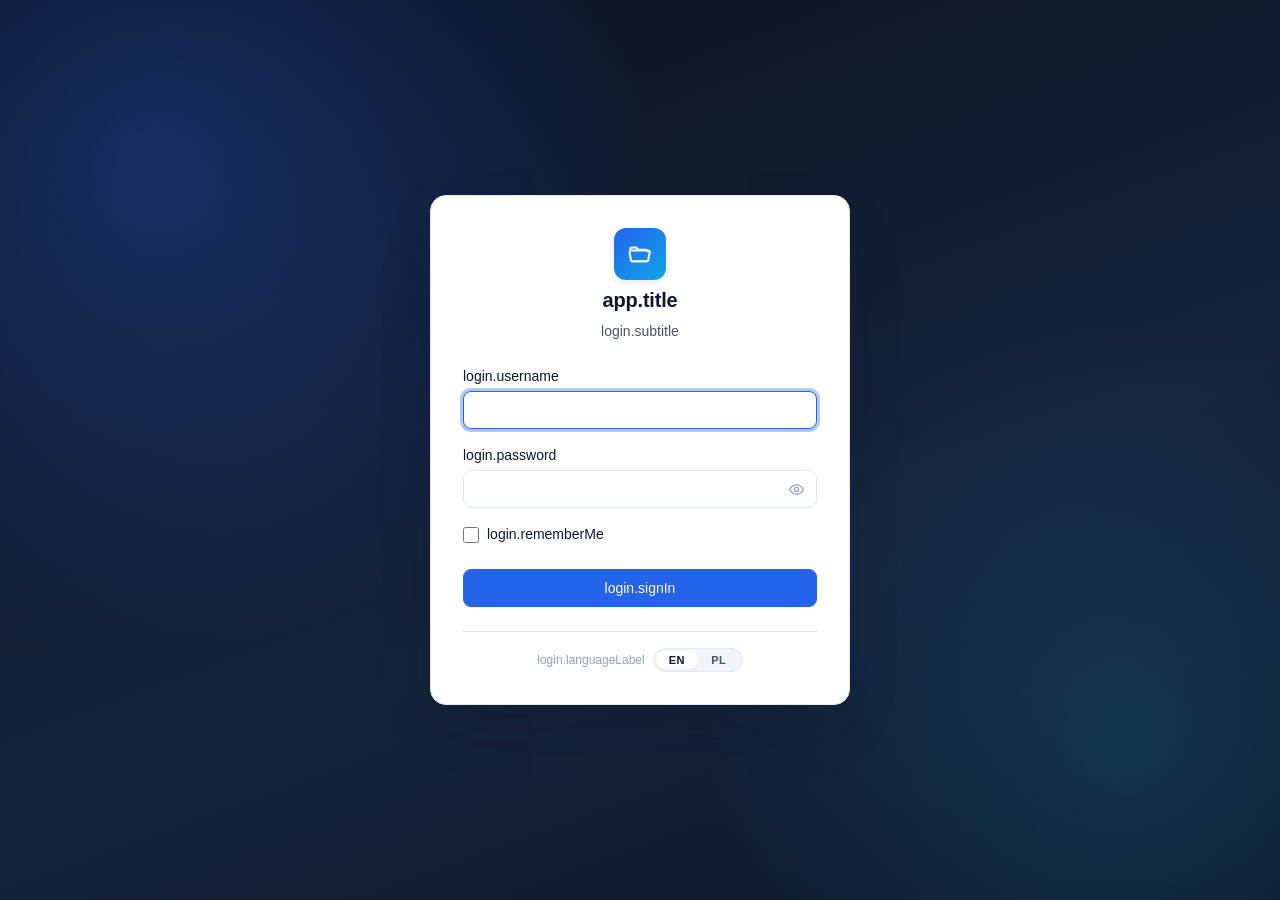
==== frontend/pages/admin.html @ 7470a53b "feat(pim,sync): stop pending PIM deliveries and active image host checks Queued jobs could only run " ====
<!DOCTYPE html>
<html lang="en">
<head>
    <meta charset="UTF-8">
    <meta name="viewport" content="width=device-width, initial-scale=1.0">
    <title>Admin Panel - File Manager</title>
    <link rel="stylesheet" href="../css/style.css">
    <link rel="stylesheet" href="../css/responsive.css">
</head>
<body class="admin-page">
    <!-- Header -->
    <header class="app-header">
        <div class="header-left">
            <h1>Admin Panel</h1>
        </div>
        <div class="header-right">
            <span class="user-info" id="user-info">
                <span class="user-name" id="user-name"></span>
            </span>
            <button class="btn btn-secondary" id="explorer-btn">File Explorer</button>
            <button class="btn btn-secondary" id="logout-btn">Logout</button>
        </div>
    </header>

    <!-- Main Content -->
    <main class="main-content admin-content">
        <!-- Tabs -->
        <div class="tabs">
            <button class="tab-btn" data-tab="users">Users</button>
            <button class="tab-btn" data-tab="workers">Workers</button>
            <button class="tab-btn" data-tab="config">Configuration</button>
            <button class="tab-btn" data-tab="system">System</button>
            <button class="tab-btn" data-tab="logs">Logs</button>
        </div>

        <!-- Tab Content -->
        <div class="tab-content">
            <!-- Users Tab -->
            <div class="tab-pane" id="tab-users">
                <div class="panel">
                    <div class="panel-header">
                        <h2>User Management</h2>
                        <button class="btn btn-primary" id="add-user-btn">Add User</button>
                    </div>
                    <div class="panel-body">
                        <table class="data-table" id="users-table">
                            <thead>
                                <tr>
                                    <th>ID</th>
                                    <th>Username</th>
                                    <th>Auth</th>
                                    <th>Role</th>
                                    <th>Active</th>
                                    <th>Created</th>
                                    <th>Actions</th>
                                </tr>
                            </thead>
                            <tbody id="users-table-body">
                                <!-- Users will be loaded here -->
                            </tbody>
                        </table>
                        <div class="loading-indicator hidden" id="users-loading">Loading users...</div>
                    </div>
                </div>
            </div>

            <!-- Workers Tab -->
            <div class="tab-pane" id="tab-workers">
                <div class="panel">
                    <div class="panel-header">
                        <h2>Worker Management</h2>
                        <button class="btn btn-secondary" id="refresh-workers-btn">Refresh</button>
                    </div>
                    <div class="panel-body">
                        <table class="data-table" id="workers-table">
                            <thead>
                                <tr>
                                    <th>Worker ID</th>
                                    <th>Hostname</th>
                                    <th>Status</th>
                                    <th>Last Heartbeat</th>
                                    <th>Paths</th>
                                    <th>Actions</th>
                                </tr>
                            </thead>
                            <tbody id="workers-table-body">
                                <!-- Workers will be loaded here -->
                            </tbody>
                        </table>
                        <div class="loading-indicator hidden" id="workers-loading">Loading workers...</div>
                    </div>
                </div>

                <div class="panel" style="margin-top: 20px;">
                    <div class="panel-header">
                        <h2>Pending Worker Approvals</h2>
                    </div>
                    <div class="panel-body">
                        <table class="data-table" id="pending-workers-table">
                            <thead>
                                <tr>
                                    <th>Worker ID</th>
                                    <th>Hostname</th>
                                    <th>Requested</th>
                                    <th>Actions</th>
                                </tr>
                            </thead>
                            <tbody id="pending-workers-table-body">
                                <!-- Pending workers will be loaded here -->
                            </tbody>
                        </table>
                        <div class="no-data" id="no-pending-workers">No pending approvals</div>
                    </div>
                </div>
            </div>

            <!-- Configuration Tab -->
            <div class="tab-pane" id="tab-config">
                <div class="panel">
                    <div class="panel-header">
                        <h2>System Configuration</h2>
                        <button class="btn btn-primary" id="save-config-btn">Save Configuration</button>
                    </div>
                    <div class="panel-body">
                        <form id="config-form">
                            <!-- Session & User Settings -->
                            <div class="config-section" id="session-settings">
                                <h3>Session & User Management</h3>
                                <div class="form-group">
                                    <label for="config-max-concurrent-users">Max Concurrent Users</label>
                                    <input type="number" id="config-max-concurrent-users" name="max_concurrent_users" class="form-control" min="1" max="999">
                                    <small>Maximum number of concurrent authenticated users</small>
                                </div>
                                <div class="form-group">
                                    <label for="config-session-lifetime">Session Lifetime (days)</label>
                                    <input type="number" id="config-session-lifetime" name="session_lifetime_days" class="form-control" min="1" max="365">
                                    <small>How long user sessions remain valid</small>
                                </div>
                            </div>

                            <!-- Authentication Settings -->
                            <div class="config-section" id="polkasql-authentication">
                                <h3>PolkaSQL Authentication (Sybase SQL Anywhere 17)</h3>
                                <div class="form-group">
                                    <label class="checkbox-label">
                                        <input type="checkbox" id="config-polka-auth-enabled" name="polka_auth_enabled">
                                        Enable PolkaSQL Authentication API
                                    </label>
                                    <small style="display: block; margin-top: 5px; color: #666;">
                                        Authenticate users against PolkaSQL/Sybase database via RFM_Auth WebService.
                                        Users are automatically created in RFM. Passwords are verified on each login.
                                        <br><strong>Note:</strong> Username and password are case-insensitive. Read-only mode - passwords cannot be changed in RFM.
                                    </small>
                                </div>
                                <div class="form-group">
                                    <label for="config-polka-auth-url">PolkaSQL Auth API URL</label>
                                    <input type="text" id="config-polka-auth-url" name="polka_auth_url" class="form-control" placeholder="http://polkaserver.local/RFM_Auth">
                                    <small>Example: http://polkaserver.local/RFM_Auth</small>
                                </div>
                                <div class="form-group">
                                    <label for="config-polka-auth-api-key">PolkaSQL Auth API Key</label>
                                    <input type="password" id="config-polka-auth-api-key" name="polka_auth_api_key" class="form-control" placeholder="SecureUUID1">
                                    <small>API key for authenticating requests to PolkaSQL API</small>
                                </div>
                                <div class="form-group">
                                    <label for="config-polka-auth-timeout">PolkaSQL Auth Timeout (seconds)</label>
                                    <input type="number" id="config-polka-auth-timeout" name="polka_auth_timeout" class="form-control" min="1" max="30" value="5">
                                    <small>Timeout for PolkaSQL authentication API requests</small>
                                </div>
                            </div>

                            <!-- ROSAPI Settings -->
                            <div class="config-section" id="rosapi-settings">
                                <h3>ROSAPI - Remote Operation Signalling</h3>
                                <p class="text-muted">Signal an external PIM (Product Image Manager) system when PUSH/PULL operations complete. Supports template variables: <code>{folder_name}</code>, <code>{operation_id}</code>, <code>{source_path}</code>, <code>{dest_path}</code></p>

                                <div class="form-group">
                                    <div class="custom-control custom-switch">
                                        <input type="checkbox" class="custom-control-input" id="config-rosapi-enabled" name="rosapi_enabled">
                                        <label class="custom-control-label" for="config-rosapi-enabled">Enable ROSAPI Signalling</label>
                                    </div>
                                    <small>Enable signalling to external PIM system on operation completion</small>
                                </div>

                                <div class="form-group">
                                    <label for="config-rosapi-base-url">Global Base URL (Fallback)</label>
                                    <input type="text" id="config-rosapi-base-url" name="rosapi_base_url" class="form-control" placeholder="https://pim.example.com">
                                    <small>Default base URL used when service-specific URLs are not set</small>
                                </div>

                                <div class="form-group">
                                    <label for="config-rosapi-timeout">Request Timeout (seconds)</label>
                                    <input type="number" id="config-rosapi-timeout" name="rosapi_timeout" class="form-control" min="1" max="60" value="10">
                                    <small>HTTP request timeout for ROSAPI calls</small>
                                </div>

                                <h4 class="mt-4">Authentication Configuration</h4>
                                <p class="text-muted small">Configure authentication endpoints. Leave base URL empty to use Global Base URL.</p>

                                <div class="form-group">
                                    <label for="config-rosapi-auth-base-url">Auth Base URL (Optional)</label>
                                    <input type="text" id="config-rosapi-auth-base-url" name="rosapi_auth_base_url" class="form-control" placeholder="https://auth.pim.example.com">
                                    <small>Base URL for authentication service (defaults to Global Base URL if empty)</small>
                                </div>

                                <div class="form-group">
                                    <label for="config-rosapi-auth-login-endpoint">Login Endpoint</label>
                                    <input type="text" id="config-rosapi-auth-login-endpoint" name="rosapi_auth_login_endpoint" class="form-control" placeholder="/api/v1/auth/login" value="/api/v1/auth/login">
                                    <small>Authentication endpoint path (e.g., /api/v1/auth/login)</small>
                                </div>

                                <div class="form-group">
                                    <label for="config-rosapi-auth-refresh-endpoint">Refresh Token Endpoint</label>
                                    <input type="text" id="config-rosapi-auth-refresh-endpoint" name="rosapi_auth_refresh_endpoint" class="form-control" placeholder="/api/v1/auth/refresh" value="/api/v1/auth/refresh">
                                    <small>Token refresh endpoint path (e.g., /api/v1/auth/refresh)</small>
                                </div>

                                <div class="form-group">
                                    <label for="config-rosapi-auth-email">Authentication Email</label>
                                    <input type="email" id="config-rosapi-auth-email" name="rosapi_auth_email" class="form-control" placeholder="api@example.com">
                                    <small>Email for ROSAPI JWT authentication</small>
                                </div>

                                <div class="form-group">
                                    <label for="config-rosapi-auth-password">Authentication Password</label>
                                    <input type="password" id="config-rosapi-auth-password" name="rosapi_auth_password" class="form-control">
                                    <small>Password for ROSAPI JWT authentication</small>
                                </div>

                                <h4 class="mt-4">PUSH Operation Signal</h4>
                                <div class="form-group">
                                    <div class="custom-control custom-switch">
                                        <input type="checkbox" class="custom-control-input" id="config-rosapi-push-enabled" name="rosapi_push_enabled">
                                        <label class="custom-control-label" for="config-rosapi-push-enabled">Enable PUSH Signalling</label>
                                    </div>
                                    <small>Send signal when PUSH operations complete</small>
                                </div>

                                <div class="form-group">
                                    <label for="config-rosapi-push-base-url">PUSH Base URL (Optional)</label>
                                    <input type="text" id="config-rosapi-push-base-url" name="rosapi_push_base_url" class="form-control" placeholder="https://push.pim.example.com">
                                    <small>Base URL for PUSH operations (defaults to Global Base URL if empty)</small>
                                </div>

                                <div class="form-group">
                                    <label for="config-rosapi-push-endpoint">PUSH Endpoint Template</label>
                                    <input type="text" id="config-rosapi-push-endpoint" name="rosapi_push_endpoint" class="form-control" placeholder="/api/v1/products/tg/{folder_name}/set_image_catalog">
                                    <small>Endpoint path template. Variables: <code>{folder_name}</code>, <code>{operation_id}</code>, <code>{source_path}</code>, <code>{dest_path}</code></small>
                                </div>

                                <div class="form-group">
                                    <label for="config-rosapi-push-method">PUSH HTTP Method</label>
                                    <select id="config-rosapi-push-method" name="rosapi_push_method" class="form-control">
                                        <option value="POST">POST</option>
                                        <option value="PUT">PUT</option>
                                        <option value="GET">GET</option>
                                    </select>
                                    <small>HTTP method for PUSH signal requests</small>
                                </div>

                                <div class="form-group">
                                    <label for="config-rosapi-push-payload">PUSH JSON Payload Template</label>
                                    <textarea id="config-rosapi-push-payload" name="rosapi_push_payload" class="form-control" rows="3" placeholder='{"generate_thumbnails": false}'></textarea>
                                    <small>JSON payload template. Supports template variables.</small>
                                </div>

                                <h4 class="mt-4">PULL Operation Signal</h4>
                                <div class="form-group">
                                    <div class="custom-control custom-switch">
                                        <input type="checkbox" class="custom-control-input" id="config-rosapi-pull-enabled" name="rosapi_pull_enabled">
                                        <label class="custom-control-label" for="config-rosapi-pull-enabled">Enable PULL Signalling</label>
                                    </div>
                                    <small>Send signal when PULL operations complete</small>
                                </div>

                                <div class="form-group">
                                    <label for="config-rosapi-pull-base-url">PULL Base URL (Optional)</label>
                                    <input type="text" id="config-rosapi-pull-base-url" name="rosapi_pull_base_url" class="form-control" placeholder="https://pull.pim.example.com">
                                    <small>Base URL for PULL operations (defaults to Global Base URL if empty)</small>
                                </div>

                                <div class="form-group">
                                    <label for="config-rosapi-pull-endpoint">PULL Endpoint Template</label>
                                    <input type="text" id="config-rosapi-pull-endpoint" name="rosapi_pull_endpoint" class="form-control" placeholder="/api/v1/products/tg/{folder_name}/sync">
                                    <small>Endpoint path template. Variables: <code>{folder_name}</code>, <code>{operation_id}</code>, <code>{source_path}</code>, <code>{dest_path}</code></small>
                                </div>

                                <div class="form-group">
                                    <label for="config-rosapi-pull-method">PULL HTTP Method</label>
                                    <select id="config-rosapi-pull-method" name="rosapi_pull_method" class="form-control">
                                        <option value="POST">POST</option>
                                        <option value="PUT">PUT</option>
                                        <option value="GET">GET</option>
                                    </select>
                                    <small>HTTP method for PULL signal requests</small>
                                </div>

                                <div class="form-group">
                                    <label for="config-rosapi-pull-payload">PULL JSON Payload Template</label>
                                    <textarea id="config-rosapi-pull-payload" name="rosapi_pull_payload" class="form-control" rows="3" placeholder='{}'></textarea>
                                    <small>JSON payload template. Supports template variables.</small>
                                </div>

                                <h4 class="mt-4">Verification (Optional)</h4>
                                <p class="text-muted small">Optional verification endpoint configuration.</p>

                                <div class="form-group">
                                    <label for="config-rosapi-verify-base-url">Verification Base URL (Optional)</label>
                                    <input type="text" id="config-rosapi-verify-base-url" name="rosapi_verify_base_url" class="form-control" placeholder="https://verify.pim.example.com">
                                    <small>Base URL for verification service (defaults to Global Base URL if empty)</small>
                                </div>

                                <div class="form-group">
                                    <label for="config-rosapi-verify-endpoint">Verification Endpoint Template</label>
                                    <input type="text" id="config-rosapi-verify-endpoint" name="rosapi_verify_endpoint" class="form-control" placeholder="/api/v1/products/tg/{folder_name}/verify">
                                    <small>Optional verification endpoint to check operation status. Supports template variables.</small>
                                </div>
                            </div>

                            <!-- PIM Settings -->
                            <div class="config-section" id="pim-settings">
                                <h3>PIM - Product Information Manager Signalling</h3>
                                <p class="text-muted">Second, independent signalling target alongside ROSAPI. Authenticates with a static <code>X-API-TOKEN</code> header. Fires on PUSH, PULL and UPDATE. Every notification is queued and retried until PIM accepts it; its state shows next to the operation in the history.</p>

                                <div class="form-group">
                                    <div class="custom-control custom-switch">
                                        <input type="checkbox" class="custom-control-input" id="config-pim-enabled" name="pim_enabled">
                                        <label class="custom-control-label" for="config-pim-enabled">Enable PIM Signalling</label>
                                    </div>
                                    <small>Master switch for all PIM notifications</small>
                                </div>

                                <div class="form-group">
                                    <label for="config-pim-base-url">Base URL</label>
                                    <input type="text" id="config-pim-base-url" name="pim_base_url" class="form-control" placeholder="https://pim-api.vitkac.com">
                                    <small>PIM API base URL</small>
                                </div>

                                <div class="form-group">
                                    <label for="config-pim-endpoint">Endpoint Path</label>
                                    <input type="text" id="config-pim-endpoint" name="pim_endpoint" class="form-control" placeholder="/api/v1/image_catalog/ftp_event">
                                    <small>Path appended to the base URL</small>
                                </div>

                                <div class="form-group">
                                    <label for="config-pim-method">HTTP Method</label>
                                    <select id="config-pim-method" name="pim_method" class="form-control">
                                        <option value="POST">POST</option>
                                        <option value="PUT">PUT</option>
                                        <option value="PATCH">PATCH</option>
                                    </select>
                                    <small>HTTP method for PIM signal requests</small>
                                </div>

                                <div class="form-group">
                                    <label for="config-pim-api-token">API Token (X-API-TOKEN)</label>
                                    <input type="password" id="config-pim-api-token" name="pim_api_token" class="form-control">
                                    <small>Sent as the <code>X-API-TOKEN</code> request header</small>
                                </div>

                                <div class="form-group">
                                    <label for="config-pim-timeout">Request Timeout (seconds)</label>
                                    <input type="number" id="config-pim-timeout" name="pim_timeout" class="form-control" min="1" max="60" value="10">
                                    <small>HTTP request timeout for PIM calls</small>
                                </div>

                                <h4 class="mt-4">Event Types</h4>
                                <p class="text-muted small">Each operation can be toggled separately and reports its own <code>eventType</code>.</p>

                                <div class="form-group">
                                    <div class="custom-control custom-switch">
                                        <input type="checkbox" class="custom-control-input" id="config-pim-push-enabled" name="pim_push_enabled">
                                        <label class="custom-control-label" for="config-pim-push-enabled">Signal on PUSH</label>
                                    </div>
                                </div>
                                <div class="form-group">
                                    <label for="config-pim-push-event-type">PUSH eventType</label>
                                    <input type="text" id="config-pim-push-event-type" name="pim_push_event_type" class="form-control" placeholder="created">
                                </div>

                                <div class="form-group">
                                    <div class="custom-control custom-switch">
                                        <input type="checkbox" class="custom-control-input" id="config-pim-pull-enabled" name="pim_pull_enabled">
                                        <label class="custom-control-label" for="config-pim-pull-enabled">Signal on PULL</label>
                                    </div>
                                </div>
                                <div class="form-group">
                                    <label for="config-pim-pull-event-type">PULL eventType</label>
                                    <input type="text" id="config-pim-pull-event-type" name="pim_pull_event_type" class="form-control" placeholder="updated">
                                </div>

                                <div class="form-group">
                                    <div class="custom-control custom-switch">
                                        <input type="checkbox" class="custom-control-input" id="config-pim-update-enabled" name="pim_update_enabled">
                                        <label class="custom-control-label" for="config-pim-update-enabled">Signal on UPDATE</label>
                                    </div>
                                </div>
                                <div class="form-group">
                                    <label for="config-pim-update-event-type">UPDATE eventType</label>
                                    <input type="text" id="config-pim-update-event-type" name="pim_update_event_type" class="form-control" placeholder="updated">
                                </div>

                                <h4 class="mt-4">Payload Template</h4>
                                <p class="text-muted small">
                                    Request body sent to PIM. Placeholders:
                                    <code>{files}</code> (raw JSON array of top-level filenames),
                                    <code>{catalog_name}</code>, <code>{event_type}</code>,
                                    <code>{tg_id}</code> (product tgId, <code>Polka27.elementy.grup_nazwe</code>),
                                    <code>{operation_id}</code>, <code>{username}</code>,
                                    <code>{source_path}</code>, <code>{dest_path}</code>.
                                    Every placeholder except <code>{files}</code> and <code>{operation_id}</code> is JSON-escaped.
                                </p>

                                <div class="form-group">
                                    <label for="config-pim-payload-template">JSON Payload Template</label>
                                    <textarea id="config-pim-payload-template" name="pim_payload_template" class="form-control" rows="6" placeholder='{"tgId": "{tg_id}", "imageCatalog": "{catalog_name}", "eventType": "{event_type}", "files": {files}}'></textarea>
                                    <small><code>{tg_id}</code> comes from <code>RFM_ValidateProductName</code> for the pushed catalog (e.g. <code>TORBA HB0788 FA0542-910 SILVER</code> &rarr; <code>TORBA HB0788 FA0542</code>). It needs the web service URL and API key under Catalog &amp; Content Validation, even while that gate is switched off. An event whose tgId cannot be resolved is retried, not sent without it.</small>
                                </div>

                                <h4 class="mt-4">Delivery &amp; Retries</h4>
                                <p class="text-muted small">A failed attempt (network error, timeout, non-2xx answer, missing setting) is retried with exponential backoff: the base delay doubles after every failure up to the maximum delay. Notifications of one catalog are delivered in order. Settings changed here also apply to notifications already waiting.</p>

                                <div class="form-group">
                                    <label for="config-pim-retry-base-seconds">First Retry Delay (seconds)</label>
                                    <input type="number" id="config-pim-retry-base-seconds" name="pim_retry_base_seconds" class="form-control" min="1" max="3600" value="10">
                                </div>

                                <div class="form-group">
                                    <label for="config-pim-retry-max-delay-seconds">Maximum Retry Delay (seconds)</label>
                                    <input type="number" id="config-pim-retry-max-delay-seconds" name="pim_retry_max_delay_seconds" class="form-control" min="1" max="86400" value="600">
                                </div>

                                <div class="form-group">
                                    <label for="config-pim-retry-max-hours">Give Up After (hours)</label>
                                    <input type="number" id="config-pim-retry-max-hours" name="pim_retry_max_hours" class="form-control" min="0" max="8760" value="72">
                                    <small>The notification is then marked failed; users can send it again from the operation details. <code>0</code> retries forever.</small>
                                </div>

                                <h4 class="mt-4">Notification Queue</h4>
                                <p class="text-muted small">Notifications waiting to be sent or retrying. Stopping them marks them stopped: they are kept in the operation history, are not retried, and can be sent again one by one from the operation details. A single notification can also be stopped there.</p>
                                <div class="form-group">
                                    <p id="pim-queue-status" class="integration-queue-status">&hellip;</p>
                                    <button type="button" class="btn btn-danger btn-sm" id="pim-stop-all-btn">Stop all pending notifications</button>
                                </div>
                            </div>

                            <!-- Validation Settings -->
                            <div class="config-section" id="validation-settings">
                                <h3>Catalog &amp; Content Validation</h3>
                                <p class="text-muted">Gates applied before every PUSH and UPDATE. Both are hard blocks: a failing catalog cannot be pushed.</p>

                                <h4 class="mt-4">Catalog Name Validation (PolkaSQL)</h4>
                                <p class="text-muted small">Checks the folder name against <code>Polka27.elementy.grup_nazwe_kolor</code> via the <code>RFM_ValidateProductName</code> web service, and offers the closest matches on a miss. The same service returns the product's tgId (<code>grup_nazwe</code>) for PIM, so its URL and API key are needed whenever PIM sends <code>{tg_id}</code>.</p>

                                <div class="form-group">
                                    <div class="custom-control custom-switch">
                                        <input type="checkbox" class="custom-control-input" id="config-catalog-validation-enabled" name="catalog_validation_enabled">
                                        <label class="custom-control-label" for="config-catalog-validation-enabled">Enable Catalog Name Validation</label>
                                    </div>
                                    <small>Refuse PUSH/UPDATE when the catalog name matches no product</small>
                                </div>

                                <div class="form-group">
                                    <label for="config-catalog-validation-url">RFM_ValidateProductName URL</label>
                                    <input type="text" id="config-catalog-validation-url" name="catalog_validation_url" class="form-control" placeholder="http://polkasql-host:8080/RFM_ValidateProductName">
                                    <small>Full URL of the PolkaSQL Raw web service</small>
                                </div>

                                <div class="form-group">
                                    <label for="config-catalog-validation-api-key">API Key</label>
                                    <input type="password" id="config-catalog-validation-api-key" name="catalog_validation_api_key" class="form-control">
                                    <small>Passed as the <code>ApiKey</code> query parameter</small>
                                </div>

                                <div class="form-group">
                                    <label for="config-catalog-validation-timeout">Timeout (seconds)</label>
                                    <input type="number" id="config-catalog-validation-timeout" name="catalog_validation_timeout" class="form-control" min="1" max="30" value="5">
                                </div>

                                <div class="form-group">
                                    <label for="config-catalog-validation-max-suggestions">Maximum Suggestions</label>
                                    <input type="number" id="config-catalog-validation-max-suggestions" name="catalog_validation_max_suggestions" class="form-control" min="1" max="25" value="5">
                                    <small>How many alternative names to offer when the name does not match</small>
                                </div>

                                <div class="form-group">
                                    <div class="custom-control custom-switch">
                                        <input type="checkbox" class="custom-control-input" id="config-catalog-validation-fail-open" name="catalog_validation_fail_open">
                                        <label class="custom-control-label" for="config-catalog-validation-fail-open">Allow operations when PolkaSQL is unreachable</label>
                                    </div>
                                    <small><strong>Off by default (fail closed).</strong> While off, a PolkaSQL outage blocks every PUSH and UPDATE. Turn on only for the duration of an outage.</small>
                                </div>

                                <h4 class="mt-4">Directory Content Validation</h4>
                                <p class="text-muted small">Requires a minimum number of genuine image files. Non-image files do not count toward the minimum but are still sent to PIM.</p>

                                <div class="form-group">
                                    <div class="custom-control custom-switch">
                                        <input type="checkbox" class="custom-control-input" id="config-push-validation-enabled" name="push_validation_enabled">
                                        <label class="custom-control-label" for="config-push-validation-enabled">Enable Content Validation</label>
                                    </div>
                                </div>

                                <div class="form-group">
                                    <label for="config-push-validation-min-files">Minimum Image Files</label>
                                    <input type="number" id="config-push-validation-min-files" name="push_validation_min_files" class="form-control" min="1" max="1000" value="2">
                                    <small>A catalog with fewer images than this cannot be pushed or updated</small>
                                </div>

                                <div class="form-group">
                                    <label for="config-push-validation-allowed-extensions">Allowed Image Extensions</label>
                                    <input type="text" id="config-push-validation-allowed-extensions" name="push_validation_allowed_extensions" class="form-control" placeholder="jpg,jpeg,png,gif,bmp,tif,tiff,webp">
                                    <small>Comma-separated list, without dots</small>
                                </div>

                                <div class="form-group">
                                    <div class="custom-control custom-switch">
                                        <input type="checkbox" class="custom-control-input" id="config-push-validation-verify-content" name="push_validation_verify_content">
                                        <label class="custom-control-label" for="config-push-validation-verify-content">Verify Real File Type</label>
                                    </div>
                                    <small>Check magic bytes as well as the extension, so a renamed file cannot pass as an image. A mismatch blocks the operation.</small>
                                </div>

                                <div class="form-group">
                                    <div class="custom-control custom-switch">
                                        <input type="checkbox" class="custom-control-input" id="config-push-validation-file-names" name="push_validation_file_names">
                                        <label class="custom-control-label" for="config-push-validation-file-names">Require PIM File Names</label>
                                    </div>
                                    <small>Every file must be named &lt;number&gt;.&lt;extension&gt; (e.g. 3.png), the only form PIM accepts. Any other name blocks the operation. Files matching Ignored File Masks are not checked.</small>
                                </div>

                                <h4 class="mt-4">UPDATE Behaviour</h4>

                                <div class="form-group">
                                    <div class="custom-control custom-switch">
                                        <input type="checkbox" class="custom-control-input" id="config-enable-update-archive-mirror" name="enable_update_archive_mirror">
                                        <label class="custom-control-label" for="config-enable-update-archive-mirror">Mirror UPDATE changes to PATH_C archive</label>
                                    </div>
                                    <small><strong>Off by default.</strong> When on, in-place changes made in PATH_B are replayed against the archive copy in PATH_C. Best-effort: a mirror failure is logged but does not fail the operation.</small>
                                </div>

                                <div class="form-group">
                                    <label for="config-update-upload-max-mb">Maximum Upload Size (MB)</label>
                                    <input type="number" id="config-update-upload-max-mb" name="update_upload_max_mb" class="form-control" min="1" max="10240" value="200">
                                    <small>Largest single file a user can upload to replace or add a catalog file</small>
                                </div>

                                <div class="form-group">
                                    <label for="config-update-upload-ttl-hours">Unused Upload Lifetime (hours)</label>
                                    <input type="number" id="config-update-upload-ttl-hours" name="update_upload_ttl_hours" class="form-control" min="1" max="720" value="24">
                                    <small>Uploads are deleted as soon as their UPDATE finishes. Uploads never used by an UPDATE (e.g. a closed browser tab) are deleted after this long.</small>
                                </div>
                            </div>

                            <!-- Image host synchronization verification -->
                            <div class="config-section" id="remote-sync-settings">
                                <h3>Image Host Sync Verification</h3>
                                <p class="text-muted">After a PUSH, checks one URL per image file until the image host serves every image. Progress shows next to the PUSH in the operation history (waiting for PIM, n of m served, synced, timed out, cancelled by PULL). An UPDATE re-checks the files it added, replaced or renamed. A file counts as served on HTTP 200 with an image content type and a non-empty body.</p>

                                <div class="form-group">
                                    <div class="custom-control custom-switch">
                                        <input type="checkbox" class="custom-control-input" id="config-remote-sync-check-enabled" name="remote_sync_check_enabled">
                                        <label class="custom-control-label" for="config-remote-sync-check-enabled">Enable Sync Verification</label>
                                    </div>
                                    <small><strong>Off by default.</strong> Applies to PUSH operations completed while it is on.</small>
                                </div>

                                <div class="form-group">
                                    <label for="config-remote-sync-check-url-template">Image URL Template</label>
                                    <input type="text" id="config-remote-sync-check-url-template" name="remote_sync_check_url_template" class="form-control" placeholder="https://img.vitkac.com/uploads/product_thumb/{catalog_name}/up/{file}">
                                    <small>Placeholders, URL-encoded: <code>{catalog_name}</code>, <code>{file}</code> (e.g. <code>1.png</code>), <code>{tg_id}</code>. Files checked are the catalog's top-level files with an image extension (Allowed Image Extensions above).</small>
                                </div>

                                <div class="form-group">
                                    <div class="custom-control custom-switch">
                                        <input type="checkbox" class="custom-control-input" id="config-remote-sync-check-wait-for-pim" name="remote_sync_check_wait_for_pim">
                                        <label class="custom-control-label" for="config-remote-sync-check-wait-for-pim">Start after PIM has been notified</label>
                                    </div>
                                    <small>When PIM signalling is on, the clock starts when PIM accepts the notification, so a PIM outage is not reported as a sync timeout.</small>
                                </div>

                                <div class="form-group">
                                    <label for="config-remote-sync-check-initial-delay-seconds">First Check After (seconds)</label>
                                    <input type="number" id="config-remote-sync-check-initial-delay-seconds" name="remote_sync_check_initial_delay_seconds" class="form-control" min="0" max="86400" value="60">
                                </div>

                                <div class="form-group">
                                    <label for="config-remote-sync-check-interval-seconds">Check Interval (seconds)</label>
                                    <input type="number" id="config-remote-sync-check-interval-seconds" name="remote_sync_check_interval_seconds" class="form-control" min="10" max="86400" value="120">
                                    <small>Only files not yet served are requested again</small>
                                </div>

                                <div class="form-group">
                                    <label for="config-remote-sync-check-timeout-minutes">Timeout (minutes)</label>
                                    <input type="number" id="config-remote-sync-check-timeout-minutes" name="remote_sync_check_timeout_minutes" class="form-control" min="1" max="10080" value="180">
                                    <small>Images still missing after this long are reported as timed out. Users can start checking again from the operation details.</small>
                                </div>

                                <div class="form-group">
                                    <label for="config-remote-sync-check-request-timeout">Request Timeout (seconds)</label>
                                    <input type="number" id="config-remote-sync-check-request-timeout" name="remote_sync_check_request_timeout" class="form-control" min="1" max="120" value="15">
                                </div>

                                <div class="form-group">
                                    <div class="custom-control custom-switch">
                                        <input type="checkbox" class="custom-control-input" id="config-remote-sync-check-cache-bust" name="remote_sync_check_cache_bust">
                                        <label class="custom-control-label" for="config-remote-sync-check-cache-bust">Bypass CDN cache</label>
                                    </div>
                                    <small>Adds a unique <code>rfm_sync</code> query parameter to every request. The image CDN caches 404 answers for an hour and was seen serving an empty cached 200 for a missing file; keep on unless the host rejects query parameters.</small>
                                </div>

                                <h4 class="mt-4">Active Checks</h4>
                                <p class="text-muted small">Checks waiting for PIM or polling the image host. Stopping them marks them stopped: they are kept in the operation history and can be started again one by one from the operation details. Works while verification is switched off.</p>
                                <div class="form-group">
                                    <p id="sync-queue-status" class="integration-queue-status">&hellip;</p>
                                    <button type="button" class="btn btn-danger btn-sm" id="sync-stop-all-btn">Stop all active checks</button>
                                </div>
                            </div>

                            <!-- Worker Settings -->
                            <div class="config-section" id="worker-configuration">
                                <h3>Worker Configuration</h3>
                                <div class="form-group">
                                    <label for="config-worker-heartbeat-interval">Worker Heartbeat Interval (seconds)</label>
                                    <input type="number" id="config-worker-heartbeat-interval" name="worker_heartbeat_interval" class="form-control" min="5" max="300">
                                    <small>How often workers send heartbeat signals</small>
                                </div>
                                <div class="form-group">
                                    <label for="config-worker-heartbeat-timeout">Worker Heartbeat Timeout (seconds)</label>
                                    <input type="number" id="config-worker-heartbeat-timeout" name="worker_heartbeat_timeout" class="form-control" min="10" max="600">
                                    <small>Worker considered offline after this many seconds</small>
                                </div>
                                <div class="form-group">
                                    <label for="config-worker-timeout">Worker Command Timeout (seconds)</label>
                                    <input type="number" id="config-worker-timeout" name="worker_timeout" class="form-control" min="10" max="7200">
                                    <small>Maximum time for worker command execution</small>
                                </div>
                                <div class="form-group">
                                    <label for="config-worker-retry">Worker Retry Attempts</label>
                                    <input type="number" id="config-worker-retry" name="worker_retry_attempts" class="form-control" min="0" max="10">
                                    <small>Number of retry attempts for failed operations</small>
                                </div>
                            </div>

                            <!-- Operation Settings -->
                            <div class="config-section" id="operation-settings">
                                <h3>Operation Settings</h3>
                                <div class="form-group">
                                    <label for="config-operation-timeout">Operation Timeout (seconds)</label>
                                    <input type="number" id="config-operation-timeout" name="operation_timeout" class="form-control" min="60" max="86400">
                                    <small>Maximum operation execution time (1 min - 24 hours)</small>
                                </div>
                                <div class="form-group">
                                    <label class="checkbox-label">
                                        <input type="checkbox" id="config-auto-rollback" name="enable_auto_rollback">
                                        Enable Automatic Rollback on Failure
                                    </label>
                                    <small>Automatically rollback failed operations to preserve data</small>
                                </div>
                            </div>

                            <!-- PUSH Operation Settings -->
                            <div class="config-section" id="push-operation-settings">
                                <h3>PUSH Operation Settings</h3>
                                <div class="form-group">
                                    <label class="checkbox-label">
                                        <input type="checkbox" id="config-push-flatten" name="enable_push_flatten">
                                        Flatten directories on PUSH (exclude subfolders)
                                    </label>
                                    <small>When enabled, only root-level files are copied to PATH_B. Subfolders are destroyed at source.</small>
                                </div>
                                <div class="form-group">
                                    <label class="checkbox-label">
                                        <input type="checkbox" id="config-push-archive" name="enable_push_archive">
                                        Archive source to PATH_C after PUSH
                                    </label>
                                    <small>When enabled, source is moved to PATH_C archive. When disabled, source is deleted after copy to PATH_B.</small>
                                </div>
                                <div class="form-group">
                                    <label for="config-push-ignore-masks">Ignored File Masks (comma-separated)</label>
                                    <input type="text" id="config-push-ignore-masks" name="push_ignore_file_masks" class="form-control" placeholder="Thumbs.db">
                                    <small>Files matching these masks are excluded from PUSH and destroyed at source. Examples: Thumbs.db, *.tmp, desktop.ini</small>
                                </div>
                                <div class="form-group">
                                    <label class="checkbox-label">
                                        <input type="checkbox" id="config-push-ignore-system-files" name="push_ignore_system_files">
                                        Ignore operating system files
                                    </label>
                                    <small>On by default. Also treats macOS and Windows metadata files as ignored (excluded from PUSH, from validation and from PIM, and destroyed at source): .DS_Store, ._*, .localized, .apdisk, Thumbs.db, ehthumbs.db, desktop.ini</small>
                                </div>
                            </div>

                            <!-- UI Settings -->
                            <div class="config-section" id="ui-settings">
                                <h3>User Interface Settings</h3>
                                <div class="form-group">
                                    <label for="config-max-listing-items">Max File Listing Items</label>
                                    <input type="number" id="config-max-listing-items" name="max_file_listing_items" class="form-control" min="10" max="10000">
                                    <small>Maximum items to return in directory listing (default: 20)</small>
                                </div>
                                <div class="form-group">
                                    <label class="checkbox-label">
                                        <input type="checkbox" id="config-lazy-loading" name="enable_lazy_loading">
                                        Enable Lazy Loading
                                    </label>
                                    <small>Load large directory listings incrementally</small>
                                </div>
                            </div>

                            <!-- Security Settings -->
                            <div class="config-section" id="security-settings">
                                <h3>Security Settings</h3>
                                <div class="form-group">
                                    <label class="checkbox-label">
                                        <input type="checkbox" id="config-ip-whitelist" name="enable_ip_whitelist">
                                        Enable IP Address Whitelisting
                                    </label>
                                </div>
                                <div class="form-group">
                                    <label for="config-ip-whitelist-list">IP Whitelist (JSON array)</label>
                                    <textarea id="config-ip-whitelist-list" name="ip_whitelist" class="form-control" rows="3" placeholder='["192.168.1.0/24", "10.0.0.0/8"]'></textarea>
                                </div>
                                <div class="form-group">
                                    <label class="checkbox-label">
                                        <input type="checkbox" id="config-rate-limiting" name="enable_rate_limiting">
                                        Enable API Rate Limiting
                                    </label>
                                </div>
                                <div class="form-group">
                                    <label for="config-rate-limit">Rate Limit (requests/minute)</label>
                                    <input type="number" id="config-rate-limit" name="rate_limit_requests_per_minute" class="form-control" min="10" max="1000">
                                </div>
                            </div>

                            <!-- Maintenance Mode -->
                            <div class="config-section" id="maintenance-mode">
                                <h3>Maintenance Mode</h3>
                                <div class="form-group">
                                    <label class="checkbox-label">
                                        <input type="checkbox" id="config-maintenance-mode" name="maintenance_mode">
                                        Enable Maintenance Mode (API read-only)
                                    </label>
                                </div>
                                <div class="form-group">
                                    <label for="config-maintenance-message">Maintenance Message</label>
                                    <input type="text" id="config-maintenance-message" name="maintenance_message" class="form-control" placeholder="System is under maintenance">
                                </div>
                            </div>
                        </form>
                    </div>
                </div>
            </div>

            <!-- System Tab -->
            <div class="tab-pane" id="tab-system">
                <!-- System Statistics Section -->
                <div class="panel">
                    <div class="panel-header">
                        <h2>System Statistics</h2>
                        <button class="btn btn-secondary" id="refresh-stats-btn">Refresh</button>
                    </div>
                    <div class="panel-body">
                        <div id="system-stats-container">
                            <!-- System stats will be loaded here -->
                        </div>
                    </div>
                </div>
            </div>

            <!-- Logs Tab -->
            <div class="tab-pane" id="tab-logs">
                <!-- Logging Configuration Section -->
                <div class="panel">
                    <div class="panel-header">
                        <h2>Logging Configuration</h2>
                    </div>
                    <div class="panel-body">
                        <form id="log-config-form">
                            <div class="config-section" id="syslog-integration">
                                <h3>Syslog Integration</h3>
                                <div class="form-group">
                                    <label class="checkbox-label">
                                        <input type="checkbox" id="log-config-syslog-enabled" name="enable_syslog">
                                        Enable Remote Syslog
                                    </label>
                                </div>
                                <div class="form-group">
                                    <label for="log-config-syslog-host">Syslog Host</label>
                                    <input type="text" id="log-config-syslog-host" name="syslog_host" class="form-control" placeholder="syslog.example.com">
                                </div>
                                <div class="form-group">
                                    <label for="log-config-syslog-port">Syslog Port</label>
                                    <input type="number" id="log-config-syslog-port" name="syslog_port" class="form-control" min="1" max="65535" value="514">
                                </div>
                                <div class="form-group">
                                    <label for="log-config-syslog-protocol">Syslog Protocol</label>
                                    <select id="log-config-syslog-protocol" name="syslog_protocol" class="form-control">
                                        <option value="UDP">UDP</option>
                                        <option value="TCP">TCP</option>
                                    </select>
                                </div>
                                <div class="form-group">
                                    <label for="log-config-syslog-format">Syslog Format</label>
                                    <select id="log-config-syslog-format" name="syslog_format" class="form-control">
                                        <option value="RFC5424">RFC 5424 (Modern)</option>
                                        <option value="RFC3164">RFC 3164 (BSD/Legacy)</option>
                                    </select>
                                </div>
                                <div class="form-group">
                                    <label for="log-config-syslog-hostname">Syslog Hostname</label>
                                    <input type="text" id="log-config-syslog-hostname" name="syslog_hostname" class="form-control" placeholder="Auto-detected from system">
                                    <small>Leave empty to auto-detect from system hostname</small>
                                </div>
                            </div>
                            <div class="config-section" id="log-retention">
                                <h3>Log Retention</h3>
                                <div class="form-group">
                                    <label for="log-config-retention">Retention Days</label>
                                    <input type="number" id="log-config-retention" name="log_retention_days" class="form-control" min="1" max="365" value="14">
                                </div>
                                <div class="form-group">
                                    <label class="checkbox-label">
                                        <input type="checkbox" id="log-config-compression" name="enable_log_compression" checked>
                                        Enable Log Compression
                                    </label>
                                </div>
                            </div>
                            <button type="button" class="btn btn-primary" id="save-log-config-btn">Save Logging Configuration</button>
                        </form>
                    </div>
                </div>

                <!-- Audit Log Viewer Section -->
                <div class="panel" id="audit-log-viewer" style="margin-top: 20px;">
                    <div class="panel-header">
                        <h2>Audit Log Viewer</h2>
                        <div class="log-controls">
                            <input type="text" id="log-search" class="form-control" placeholder="Filter logs...">
                            <button class="btn btn-secondary" id="refresh-logs-btn">Refresh</button>
                            <button class="btn btn-secondary" id="export-logs-btn">Export</button>
                        </div>
                    </div>
                    <div class="panel-body">
                        <table class="data-table">
                            <thead>
                                <tr>
                                    <th>Timestamp</th>
                                    <th>Time</th>
                                    <th>Operation</th>
                                    <th>Source Directory</th>
                                    <th>Target Directory</th>
                                    <th>User ID</th>
                                    <th>Username</th>
                                    <th>IP Address</th>
                                </tr>
                            </thead>
                            <tbody id="logs-table-body">
                                <!-- Logs will be loaded here -->
                            </tbody>
                        </table>
                        <div class="loading-indicator hidden" id="logs-loading">Loading logs...</div>
                        <div id="logs-pagination" style="margin-top: 10px; text-align: center; display: flex; align-items: center; justify-content: center; gap: 8px; flex-wrap: wrap;"></div>
                    </div>
                </div>
            </div>
        </div>
    </main>

    <!-- User Add/Edit Modal -->
    <div class="modal hidden" id="user-modal">
        <div class="modal-content">
            <div class="modal-header">
                <h3 id="user-modal-title">Add User</h3>
                <button class="modal-close" id="user-modal-close">&times;</button>
            </div>
            <div class="modal-body">
                <form id="user-form">
                    <input type="hidden" id="user-id">
                    <div class="form-group">
                        <label for="user-username">Username</label>
                        <input type="text" id="user-username" name="username" class="form-control" required>
                    </div>
                    <div class="form-group">
                        <label for="user-password">Password</label>
                        <input type="password" id="user-password" name="password" class="form-control">
                        <small>Leave empty to keep current password</small>
                    </div>
                    <div class="form-group">
                        <label for="user-role">Role</label>
                        <select id="user-role" name="role" class="form-control" required>
                            <option value="USER">User</option>
                            <option value="ADMIN">Admin</option>
                        </select>
                    </div>
                    <div class="form-group">
                        <label class="checkbox-label">
                            <input type="checkbox" id="user-active" name="active">
                            Active
                        </label>
                    </div>
                </form>
            </div>
            <div class="modal-footer">
                <button class="btn btn-secondary" id="user-modal-cancel">Cancel</button>
                <button class="btn btn-primary" id="user-modal-save">Save</button>
            </div>
        </div>
    </div>

    <!-- Generic Modal (used by showConfirm/showPrompt from utils.js) -->
    <div class="modal hidden" id="modal">
        <div class="modal-content">
            <div class="modal-header">
                <h3 id="modal-title">Confirm Action</h3>
                <button class="modal-close" id="modal-close">&times;</button>
            </div>
            <div class="modal-body">
                <p id="modal-message"></p>
                <div id="modal-input-container" class="hidden">
                    <input type="text" id="modal-input" class="form-control">
                </div>
            </div>
            <div class="modal-footer">
                <button class="btn btn-secondary" id="modal-cancel">Cancel</button>
                <button class="btn btn-primary" id="modal-confirm">Confirm</button>
            </div>
        </div>
    </div>

    <!-- Provision Worker Modal -->
    <div class="modal hidden" id="provision-modal">
        <div class="modal-content">
            <div class="modal-header">
                <h3>Provision Worker</h3>
                <button class="modal-close" id="provision-modal-close">&times;</button>
            </div>
            <div class="modal-body">
                <div class="form-group">
                    <label for="provision-path-a">Path A Prefix</label>
                    <input type="text" id="provision-path-a" class="form-control" placeholder="e.g. \\server\shareA">
                    <small>Leave empty to keep current value</small>
                </div>
                <div class="form-group">
                    <label for="provision-path-b">Path B Prefix</label>
                    <input type="text" id="provision-path-b" class="form-control" placeholder="e.g. \\server\shareB">
                    <small>Leave empty to keep current value</small>
                </div>
                <div class="form-group">
                    <label for="provision-path-c">Path C Prefix</label>
                    <input type="text" id="provision-path-c" class="form-control" placeholder="e.g. \\server\shareC">
                    <small>Leave empty to keep current value</small>
                </div>
            </div>
            <div class="modal-footer">
                <button class="btn btn-secondary" id="provision-modal-cancel">Cancel</button>
                <button class="btn btn-primary" id="provision-modal-save">Provision</button>
            </div>
        </div>
    </div>

    <!-- Scripts -->
    <script type="module">
        import { initAdminPanel } from '../js/admin.js';
        initAdminPanel();
    </script>
</body>
</html>
---- frontend/css/style.css ----
/* ==========================================
   File Manager - Main Stylesheet
   ========================================== */

/* Reset and Base Styles */
* {
    margin: 0;
    padding: 0;
    box-sizing: border-box;
}

/* ==========================================
   Design Tokens
   Single source of truth. Every component below pulls from these; no
   component hardcodes a colour, radius or shadow.
   ========================================== */

:root {
    color-scheme: light;

    /* Brand */
    --primary-color: #2563eb;
    --primary-hover: #1d4ed8;
    --primary-active: #1e40af;
    --primary-soft: #eff6ff;
    --primary-soft-border: #bfdbfe;

    /* Semantic */
    --secondary-color: #64748b;
    --secondary-hover: #475569;
    --danger-color: #dc2626;
    --danger-hover: #b91c1c;
    --danger-soft: #fef2f2;
    --success-color: #16a34a;
    --success-soft: #f0fdf4;
    --warning-color: #d97706;
    --warning-soft: #fffbeb;
    --info-color: #0891b2;
    --info-soft: #ecfeff;

    /* Surfaces */
    --bg-primary: #ffffff;
    --bg-secondary: #f1f5f9;
    --bg-tertiary: #e2e8f0;
    --bg-subtle: #f8fafc;
    --bg-dark: #1e293b;
    --bg-overlay: rgba(15, 23, 42, 0.45);

    /* Text */
    --text-primary: #0f172a;
    --text-secondary: #475569;
    --text-muted: #94a3b8;
    --text-white: #ffffff;
    --text-on-accent: #ffffff;

    /* Borders */
    --border-color: #e2e8f0;
    --border-hover: #cbd5e1;
    --border-strong: #94a3b8;

    /* Typography scale (px throughout - no mixed rem/px) */
    --font-sans: -apple-system, BlinkMacSystemFont, 'Segoe UI', Roboto, Oxygen,
                 Ubuntu, Cantarell, 'Helvetica Neue', sans-serif;
    --font-mono: ui-monospace, SFMono-Regular, 'SF Mono', Menlo, Consolas,
                 'Liberation Mono', monospace;
    --text-xs: 11px;
    --text-sm: 12px;
    --text-base: 14px;
    --text-md: 15px;
    --text-lg: 17px;
    --text-xl: 20px;
    --text-2xl: 26px;

    /* Spacing */
    --spacing-xs: 4px;
    --spacing-sm: 8px;
    --spacing-md: 16px;
    --spacing-lg: 24px;
    --spacing-xl: 32px;
    --spacing-2xl: 48px;

    /* Radius */
    --radius-sm: 6px;
    --radius-md: 8px;
    --radius-lg: 12px;
    --radius-xl: 16px;
    --radius-pill: 999px;

    /* Elevation */
    --shadow-sm: 0 1px 2px 0 rgba(15, 23, 42, 0.06);
    --shadow-md: 0 4px 10px -2px rgba(15, 23, 42, 0.10);
    --shadow-lg: 0 12px 28px -8px rgba(15, 23, 42, 0.18);
    --shadow-xl: 0 24px 56px -16px rgba(15, 23, 42, 0.28);

    /* Focus - one ring definition used by every interactive element */
    --focus-ring: 0 0 0 3px rgba(37, 99, 235, 0.35);
    --focus-ring-danger: 0 0 0 3px rgba(220, 38, 38, 0.30);

    /* Controls - one height keeps inputs and buttons on the same baseline */
    --control-height: 38px;
    --control-height-sm: 30px;
    --header-height: 60px;

    /* Motion */
    --transition-fast: 140ms ease;
    --transition-normal: 220ms ease;
}

/* Dark Theme */
body[data-theme="dark"] {
    color-scheme: dark;

    --primary-color: #3b82f6;
    --primary-hover: #60a5fa;
    --primary-active: #93c5fd;
    --primary-soft: #1e293b;
    --primary-soft-border: #1d4ed8;

    --secondary-color: #64748b;
    --secondary-hover: #94a3b8;
    --danger-soft: #3f1d1d;
    --success-soft: #14321f;
    --warning-soft: #3a2a10;
    --info-soft: #0e2e35;

    --bg-primary: #1e293b;
    --bg-secondary: #0f172a;
    --bg-tertiary: #334155;
    --bg-subtle: #172033;
    --bg-dark: #020617;
    --bg-overlay: rgba(2, 6, 23, 0.65);

    --text-primary: #f1f5f9;
    --text-secondary: #cbd5e1;
    --text-muted: #94a3b8;

    --border-color: #334155;
    --border-hover: #475569;
    --border-strong: #64748b;

    --shadow-sm: 0 1px 2px 0 rgba(0, 0, 0, 0.35);
    --shadow-md: 0 4px 10px -2px rgba(0, 0, 0, 0.45);
    --shadow-lg: 0 12px 28px -8px rgba(0, 0, 0, 0.55);
    --shadow-xl: 0 24px 56px -16px rgba(0, 0, 0, 0.65);

    --focus-ring: 0 0 0 3px rgba(96, 165, 250, 0.40);
}

/* Respect a reduced-motion preference everywhere */
@media (prefers-reduced-motion: reduce) {
    *, *::before, *::after {
        animation-duration: 0.01ms !important;
        animation-iteration-count: 1 !important;
        transition-duration: 0.01ms !important;
        scroll-behavior: auto !important;
    }
}

body {
    font-family: -apple-system, BlinkMacSystemFont, 'Segoe UI', Roboto, Oxygen, Ubuntu, Cantarell, sans-serif;
    font-size: 14px;
    line-height: 1.5;
    color: var(--text-primary);
    background-color: var(--bg-secondary);
    overflow-x: hidden;
}

/* ==========================================
   Typography
   ========================================== */

h1, h2, h3, h4, h5, h6 {
    font-weight: 600;
    line-height: 1.25;
    margin-bottom: var(--spacing-md);
}

h1 { font-size: 24px; }
h2 { font-size: 20px; }
h3 { font-size: 18px; }
h4 { font-size: 16px; }

a {
    color: var(--primary-color);
    text-decoration: none;
    transition: color var(--transition-fast);
}

a:hover {
    color: var(--primary-hover);
}

/* ==========================================
   App Header
   ========================================== */

.app-header {
    position: sticky;
    top: 0;
    z-index: 50;
    display: flex;
    justify-content: space-between;
    align-items: center;
    gap: var(--spacing-md);
    height: var(--header-height);
    padding: 0 var(--spacing-lg);
    background-color: var(--bg-primary);
    border-bottom: 1px solid var(--border-color);
}

.header-left {
    display: flex;
    align-items: center;
    gap: var(--spacing-sm);
    min-width: 0;
}

.header-mark {
    display: inline-flex;
    align-items: center;
    justify-content: center;
    width: 30px;
    height: 30px;
    flex: none;
    border-radius: var(--radius-md);
    background: linear-gradient(140deg, var(--primary-color), #0ea5e9);
    color: #ffffff;
}

.header-mark svg {
    width: 17px;
    height: 17px;
}

.header-left h1 {
    font-size: var(--text-lg);
    font-weight: 650;
    letter-spacing: -0.01em;
    margin: 0;
    color: var(--text-primary);
    white-space: nowrap;
    overflow: hidden;
    text-overflow: ellipsis;
}

.header-right {
    display: flex;
    align-items: center;
    gap: var(--spacing-sm);
}

/* User chip: avatar + name/role, reads as one object instead of two
   loose lines of text competing with the buttons beside them. */
.user-info {
    display: flex;
    align-items: center;
    gap: var(--spacing-sm);
    padding: var(--spacing-xs) var(--spacing-sm);
    margin-right: var(--spacing-xs);
    border-radius: var(--radius-pill);
    background-color: var(--bg-secondary);
    max-width: 230px;
}

.user-avatar {
    display: inline-flex;
    align-items: center;
    justify-content: center;
    width: 28px;
    height: 28px;
    flex: none;
    border-radius: 50%;
    background-color: var(--primary-color);
    color: var(--text-on-accent);
    font-size: var(--text-sm);
    font-weight: 600;
    text-transform: uppercase;
}

.user-meta {
    display: flex;
    flex-direction: column;
    line-height: 1.25;
    min-width: 0;
}

.user-name {
    font-size: var(--text-base);
    font-weight: 600;
    color: var(--text-primary);
    white-space: nowrap;
    overflow: hidden;
    text-overflow: ellipsis;
}

.user-role {
    font-size: var(--text-xs);
    font-weight: 500;
    letter-spacing: 0.03em;
    text-transform: uppercase;
    color: var(--text-muted);
}

.header-divider {
    width: 1px;
    height: 24px;
    background-color: var(--border-color);
}

/* ==========================================
   Buttons
   All variants share one height, radius and focus ring.
   ========================================== */

.btn {
    display: inline-flex;
    align-items: center;
    justify-content: center;
    gap: var(--spacing-sm);
    min-height: var(--control-height);
    padding: 0 var(--spacing-md);
    font-family: inherit;
    font-size: var(--text-base);
    font-weight: 500;
    line-height: 1.2;
    text-align: center;
    white-space: nowrap;
    border: 1px solid transparent;
    border-radius: var(--radius-md);
    cursor: pointer;
    transition: background-color var(--transition-fast),
                border-color var(--transition-fast),
                color var(--transition-fast),
                box-shadow var(--transition-fast);
    user-select: none;
}

.btn:focus-visible,
.btn-icon:focus-visible,
.form-control:focus-visible,
.search-input:focus-visible,
.filter-select:focus-visible,
a:focus-visible {
    outline: none;
    box-shadow: var(--focus-ring);
}

.btn:disabled,
.btn[disabled] {
    opacity: 0.5;
    cursor: not-allowed;
    box-shadow: none;
}

.btn-primary {
    background-color: var(--primary-color);
    border-color: var(--primary-color);
    color: var(--text-on-accent);
}

.btn-primary:hover:not(:disabled) {
    background-color: var(--primary-hover);
    border-color: var(--primary-hover);
}

.btn-primary:active:not(:disabled) {
    background-color: var(--primary-active);
}

/* Secondary is a quiet outline button, not a second filled slab. Filled
   grey competed with the primary action everywhere it appeared. */
.btn-secondary {
    background-color: var(--bg-primary);
    border-color: var(--border-color);
    color: var(--text-primary);
}

.btn-secondary:hover:not(:disabled) {
    background-color: var(--bg-secondary);
    border-color: var(--border-hover);
}

.btn-ghost {
    background-color: transparent;
    border-color: transparent;
    color: var(--text-secondary);
}

.btn-ghost:hover:not(:disabled) {
    background-color: var(--bg-secondary);
    color: var(--text-primary);
}

.btn-danger {
    background-color: var(--danger-color);
    border-color: var(--danger-color);
    color: var(--text-on-accent);
}

.btn-danger:hover:not(:disabled) {
    background-color: var(--danger-hover);
    border-color: var(--danger-hover);
}

.btn-danger:focus-visible {
    box-shadow: var(--focus-ring-danger);
}

.btn-sm {
    min-height: var(--control-height-sm);
    padding: 0 var(--spacing-sm);
    font-size: var(--text-sm);
}

.btn-block {
    width: 100%;
}

.btn-icon {
    display: inline-flex;
    align-items: center;
    justify-content: center;
    width: var(--control-height);
    height: var(--control-height);
    padding: 0;
    border: 1px solid var(--border-color);
    border-radius: var(--radius-md);
    background-color: var(--bg-primary);
    color: var(--text-secondary);
    cursor: pointer;
    font-size: var(--text-lg);
    line-height: 1;
    transition: background-color var(--transition-fast),
                border-color var(--transition-fast),
                color var(--transition-fast),
                box-shadow var(--transition-fast);
}

.btn-icon:hover {
    background-color: var(--bg-secondary);
    border-color: var(--border-hover);
    color: var(--text-primary);
}

/* A spinner any button can show while its action is in flight */
.btn.is-busy {
    position: relative;
    color: transparent !important;
    pointer-events: none;
}

.btn.is-busy::after {
    content: "";
    position: absolute;
    width: 16px;
    height: 16px;
    border: 2px solid currentColor;
    border-top-color: transparent;
    border-radius: 50%;
    color: var(--text-on-accent);
    animation: btn-spin 600ms linear infinite;
}

.btn-secondary.is-busy::after {
    color: var(--text-primary);
}

@keyframes btn-spin {
    to { transform: rotate(360deg); }
}

/* ==========================================
   Forms
   Defined ONCE. Inputs share the button height so rows line up.
   ========================================== */

.form-group {
    margin-bottom: var(--spacing-md);
}

.form-group:last-child {
    margin-bottom: 0;
}

.form-group > label {
    display: block;
    margin-bottom: var(--spacing-xs);
    font-size: var(--text-base);
    font-weight: 500;
    color: var(--text-primary);
}

.form-control {
    display: block;
    width: 100%;
    min-height: var(--control-height);
    padding: var(--spacing-sm) var(--spacing-md);
    font-family: inherit;
    font-size: var(--text-base);
    line-height: 1.4;
    color: var(--text-primary);
    background-color: var(--bg-primary);
    border: 1px solid var(--border-color);
    border-radius: var(--radius-md);
    transition: border-color var(--transition-fast),
                box-shadow var(--transition-fast);
}

.form-control:hover:not(:disabled):not(:focus) {
    border-color: var(--border-hover);
}

.form-control:focus {
    outline: none;
    border-color: var(--primary-color);
    box-shadow: var(--focus-ring);
}

.form-control:disabled {
    background-color: var(--bg-secondary);
    color: var(--text-muted);
    cursor: not-allowed;
}

.form-control::placeholder {
    color: var(--text-muted);
}

textarea.form-control {
    min-height: 90px;
    resize: vertical;
    font-family: var(--font-mono);
    font-size: var(--text-sm);
    line-height: 1.6;
}

/* Help text under a control */
.form-text,
.form-group small {
    display: block;
    margin-top: var(--spacing-xs);
    font-size: var(--text-sm);
    line-height: 1.5;
    color: var(--text-secondary);
}

.checkbox-label {
    display: flex;
    align-items: center;
    gap: var(--spacing-sm);
    font-size: var(--text-base);
    font-weight: 400;
    color: var(--text-primary);
    cursor: pointer;
}

.checkbox-label input[type="checkbox"] {
    flex: none;
    width: 16px;
    height: 16px;
    accent-color: var(--primary-color);
    cursor: pointer;
}

/* Toggle switch - used for on/off preferences where a tick is ambiguous */
.toggle-field {
    display: flex;
    align-items: flex-start;
    gap: var(--spacing-md);
    padding: var(--spacing-md) 0;
}

.toggle-field + .toggle-field {
    border-top: 1px solid var(--border-color);
}

.toggle-field .toggle-copy {
    flex: 1;
    min-width: 0;
}

.toggle-field .toggle-title {
    display: block;
    font-size: var(--text-base);
    font-weight: 500;
    color: var(--text-primary);
}

.toggle-field .toggle-help {
    display: block;
    margin-top: 2px;
    font-size: var(--text-sm);
    line-height: 1.5;
    color: var(--text-secondary);
}

.toggle {
    position: relative;
    flex: none;
    width: 42px;
    height: 24px;
    margin-top: 2px;
}

.toggle input {
    position: absolute;
    opacity: 0;
    width: 100%;
    height: 100%;
    margin: 0;
    cursor: pointer;
}

.toggle .toggle-track {
    position: absolute;
    inset: 0;
    background-color: var(--border-strong);
    border-radius: var(--radius-pill);
    transition: background-color var(--transition-fast),
                box-shadow var(--transition-fast);
    pointer-events: none;
}

.toggle .toggle-track::after {
    content: "";
    position: absolute;
    top: 3px;
    left: 3px;
    width: 18px;
    height: 18px;
    background-color: #ffffff;
    border-radius: 50%;
    box-shadow: var(--shadow-sm);
    transition: transform var(--transition-fast);
}

.toggle input:checked + .toggle-track {
    background-color: var(--primary-color);
}

.toggle input:checked + .toggle-track::after {
    transform: translateX(18px);
}

.toggle input:focus-visible + .toggle-track {
    box-shadow: var(--focus-ring);
}

input[type="text"],
input[type="password"],
input[type="number"],
input[type="email"],
select,
textarea {
    appearance: none;
}

select.form-control,
select.filter-select {
    background-image: url("data:image/svg+xml,%3Csvg xmlns='http://www.w3.org/2000/svg' width='12' height='12' viewBox='0 0 12 12'%3E%3Cpath fill='%2364748b' d='M6 8.5 1.5 4h9z'/%3E%3C/svg%3E");
    background-repeat: no-repeat;
    background-position: right 12px center;
    padding-right: 34px;
    cursor: pointer;
}

body[data-theme="dark"] select.form-control,
body[data-theme="dark"] select.filter-select {
    background-image: url("data:image/svg+xml,%3Csvg xmlns='http://www.w3.org/2000/svg' width='12' height='12' viewBox='0 0 12 12'%3E%3Cpath fill='%2394a3b8' d='M6 8.5 1.5 4h9z'/%3E%3C/svg%3E");
}

/* ==========================================
   Login Page
   ========================================== */

.login-page {
    display: flex;
    align-items: center;
    justify-content: center;
    min-height: 100vh;
    padding: var(--spacing-lg);
    background-color: #0f172a;
    background-image:
        radial-gradient(900px circle at 12% 18%, rgba(37, 99, 235, 0.30), transparent 55%),
        radial-gradient(760px circle at 88% 82%, rgba(14, 116, 144, 0.28), transparent 55%),
        linear-gradient(160deg, #0b1220 0%, #16233b 60%, #0f172a 100%);
}

.login-container {
    width: 100%;
    max-width: 420px;
}

.login-box {
    background-color: var(--bg-primary);
    border: 1px solid var(--border-color);
    border-radius: var(--radius-xl);
    padding: var(--spacing-xl);
    box-shadow: var(--shadow-xl);
}

/* Brand lockup */
.login-brand {
    display: flex;
    flex-direction: column;
    align-items: center;
    gap: var(--spacing-sm);
    margin-bottom: var(--spacing-lg);
    text-align: center;
}

.login-mark {
    display: inline-flex;
    align-items: center;
    justify-content: center;
    width: 52px;
    height: 52px;
    border-radius: var(--radius-lg);
    background: linear-gradient(140deg, var(--primary-color), #0ea5e9);
    color: #ffffff;
    box-shadow: var(--shadow-md);
}

.login-mark svg {
    width: 26px;
    height: 26px;
}

.login-box h1 {
    font-size: var(--text-xl);
    font-weight: 650;
    letter-spacing: -0.01em;
    color: var(--text-primary);
    margin: 0;
}

.login-box .login-subtitle {
    font-size: var(--text-base);
    font-weight: 400;
    color: var(--text-secondary);
    margin: 0;
}

.login-box .btn-submit {
    width: 100%;
    margin-top: var(--spacing-sm);
}

/* Password field with a reveal control */
.input-with-affix {
    position: relative;
}

.input-with-affix .form-control {
    padding-right: 44px;
}

.input-affix-btn {
    position: absolute;
    top: 50%;
    right: 6px;
    transform: translateY(-50%);
    display: inline-flex;
    align-items: center;
    justify-content: center;
    width: 30px;
    height: 30px;
    padding: 0;
    border: none;
    border-radius: var(--radius-sm);
    background: transparent;
    color: var(--text-muted);
    cursor: pointer;
    transition: color var(--transition-fast), background-color var(--transition-fast);
}

.input-affix-btn:hover {
    color: var(--text-primary);
    background-color: var(--bg-secondary);
}

.input-affix-btn:focus-visible {
    outline: none;
    box-shadow: var(--focus-ring);
}

.input-affix-btn svg {
    width: 17px;
    height: 17px;
}

/* Row holding "remember me" and the auth method */
.login-options {
    display: flex;
    align-items: center;
    justify-content: space-between;
    gap: var(--spacing-md);
    margin-bottom: var(--spacing-md);
}

.login-footer {
    margin-top: var(--spacing-lg);
    padding-top: var(--spacing-md);
    border-top: 1px solid var(--border-color);
    display: flex;
    align-items: center;
    justify-content: center;
    gap: var(--spacing-sm);
    font-size: var(--text-sm);
    color: var(--text-muted);
}

/* Pre-login language switcher: without it a Polish user cannot read the
   page before they have an account session to store the preference on. */
.lang-switch {
    display: inline-flex;
    padding: 2px;
    border: 1px solid var(--border-color);
    border-radius: var(--radius-pill);
    background-color: var(--bg-secondary);
}

.lang-switch button {
    min-width: 42px;
    padding: 3px 10px;
    border: none;
    border-radius: var(--radius-pill);
    background: transparent;
    font-family: inherit;
    font-size: var(--text-xs);
    font-weight: 600;
    letter-spacing: 0.03em;
    color: var(--text-secondary);
    cursor: pointer;
    transition: background-color var(--transition-fast), color var(--transition-fast);
}

.lang-switch button:hover {
    color: var(--text-primary);
}

.lang-switch button[aria-pressed="true"] {
    background-color: var(--bg-primary);
    color: var(--text-primary);
    box-shadow: var(--shadow-sm);
}

.lang-switch button:focus-visible {
    outline: none;
    box-shadow: var(--focus-ring);
}

/* ==========================================
   Main Content / Panels
   ========================================== */

.main-content {
    padding: var(--spacing-lg);
    max-width: 100%;
}

/* ==========================================
   Panes
   ========================================== */

.dual-pane-container {
    display: grid;
    grid-template-columns: 1fr 1fr;
    gap: var(--spacing-lg);
    margin-bottom: var(--spacing-lg);
}

.pane {
    background-color: var(--bg-primary);
    border: 1px solid var(--border-color);
    border-radius: var(--radius-lg);
    box-shadow: var(--shadow-sm);
    overflow: hidden;
    display: flex;
    flex-direction: column;
    min-height: 600px;
}

/* One toolbar, not three stacked bars. The title, live search and refresh
   share a single row; the path sits on its own row directly beneath. */
.pane-header {
    display: flex;
    justify-content: space-between;
    align-items: center;
    gap: var(--spacing-md);
    padding: var(--spacing-sm) var(--spacing-md);
    background-color: var(--bg-subtle);
    border-bottom: 1px solid var(--border-color);
    min-height: 52px;
}

.pane-title {
    display: flex;
    align-items: baseline;
    gap: var(--spacing-sm);
    min-width: 0;
}

.pane-header h2 {
    font-size: var(--text-md);
    font-weight: 600;
    margin: 0;
    color: var(--text-primary);
    white-space: nowrap;
}

.pane-subtitle {
    font-size: var(--text-sm);
    color: var(--text-muted);
    white-space: nowrap;
    overflow: hidden;
    text-overflow: ellipsis;
}

.pane-controls {
    display: flex;
    align-items: center;
    gap: var(--spacing-sm);
}

/* Search field with a leading magnifier and a clear affordance */
.search-container {
    position: relative;
    display: flex;
    align-items: center;
}

.search-container .search-icon {
    position: absolute;
    left: 10px;
    width: 15px;
    height: 15px;
    color: var(--text-muted);
    pointer-events: none;
}

.search-input {
    width: 220px;
    min-height: var(--control-height);
    padding: var(--spacing-sm) var(--spacing-md) var(--spacing-sm) 32px;
    font-family: inherit;
    font-size: var(--text-base);
    color: var(--text-primary);
    background-color: var(--bg-primary);
    border: 1px solid var(--border-color);
    border-radius: var(--radius-md);
    transition: border-color var(--transition-fast),
                box-shadow var(--transition-fast),
                width var(--transition-normal);
}

.search-input::placeholder {
    color: var(--text-muted);
}

.search-input:hover:not(:focus) {
    border-color: var(--border-hover);
}

.search-input:focus {
    outline: none;
    width: 260px;
    border-color: var(--primary-color);
    box-shadow: var(--focus-ring);
}

/* Path row */
.breadcrumb-container {
    display: flex;
    align-items: center;
    gap: var(--spacing-sm);
    padding: var(--spacing-sm) var(--spacing-md);
    border-bottom: 1px solid var(--border-color);
    background-color: var(--bg-primary);
}

.breadcrumb-wrapper {
    flex: 1;
    position: relative;
    display: flex;
    align-items: center;
    min-width: 0;
}

.breadcrumb-display {
    flex: 1;
    display: flex;
    align-items: center;
    flex-wrap: nowrap;
    overflow: hidden;
    min-height: var(--control-height);
    padding: var(--spacing-xs) var(--spacing-sm);
    border: 1px solid var(--border-color);
    border-radius: var(--radius-md);
    background: var(--bg-primary);
    cursor: text;
    gap: 0;
    transition: border-color var(--transition-fast), background-color var(--transition-fast);
}

.breadcrumb-display:hover {
    border-color: var(--border-hover);
    background: var(--bg-subtle);
}

.breadcrumb-seg {
    padding: 3px 7px;
    border-radius: var(--radius-sm);
    font-size: var(--text-base);
    color: var(--text-secondary);
    cursor: pointer;
    white-space: nowrap;
    flex-shrink: 1;
    min-width: 0;
    overflow: hidden;
    text-overflow: ellipsis;
    transition: background-color var(--transition-fast), color var(--transition-fast);
}

.breadcrumb-seg:last-child {
    color: var(--text-primary);
    font-weight: 500;
}

.breadcrumb-seg:hover {
    background: var(--primary-soft);
    color: var(--primary-color);
}

body[data-theme="dark"] .breadcrumb-seg:hover {
    background: var(--bg-tertiary);
    color: var(--text-primary);
}

.breadcrumb-sep {
    color: var(--text-muted);
    font-size: var(--text-sm);
    padding: 0 1px;
    flex-shrink: 0;
    user-select: none;
}

.breadcrumb-input {
    flex: 1;
    min-height: var(--control-height);
    padding: var(--spacing-sm) var(--spacing-md);
    font-family: var(--font-mono);
    font-size: var(--text-base);
    color: var(--text-primary);
    background-color: var(--bg-primary);
    border: 1px solid var(--primary-color);
    border-radius: var(--radius-md);
    box-shadow: var(--focus-ring);
}

.breadcrumb-input:focus {
    outline: none;
}

/* ==========================================
   File List
   Shares the header/row language with the operation history table.
   ========================================== */

.file-list-container {
    flex: 1;
    overflow-y: auto;
    min-height: 0;
    position: relative;
}

.file-list {
    width: 100%;
    border-collapse: collapse;
}

.file-list thead {
    position: sticky;
    top: 0;
    z-index: 1;
    background-color: var(--bg-subtle);
}

.file-list th {
    padding: var(--spacing-sm) var(--spacing-md);
    text-align: left;
    font-size: var(--text-xs);
    font-weight: 600;
    letter-spacing: 0.04em;
    text-transform: uppercase;
    color: var(--text-muted);
    border-bottom: 1px solid var(--border-color);
    white-space: nowrap;
    user-select: none;
}

.file-list th.sortable {
    cursor: pointer;
    transition: color var(--transition-fast);
}

.file-list th.sortable:hover {
    color: var(--text-primary);
}

.sort-arrow {
    font-size: 9px;
    opacity: 0.8;
}

.file-list tbody tr {
    border-bottom: 1px solid var(--border-color);
    transition: background-color var(--transition-fast);
}

.file-list tbody tr:hover {
    background-color: var(--bg-secondary);
}

.file-list tbody tr.selected {
    background-color: var(--primary-soft);
    box-shadow: inset 3px 0 0 var(--primary-color);
}

body[data-theme="dark"] .file-list tbody tr.selected {
    background-color: var(--bg-tertiary);
}

.file-list td {
    padding: var(--spacing-sm) var(--spacing-md);
    font-size: var(--text-base);
    color: var(--text-primary);
    vertical-align: middle;
}

.file-list input[type="checkbox"] {
    width: 16px;
    height: 16px;
    accent-color: var(--primary-color);
    cursor: pointer;
}

.col-select   { width: 44px; }
.col-size     { width: 110px; text-align: right; }
.col-modified { width: 168px; }

.file-list td.col-size {
    text-align: right;
    font-variant-numeric: tabular-nums;
    color: var(--text-secondary);
}

.file-list td.col-modified {
    font-variant-numeric: tabular-nums;
    color: var(--text-secondary);
    white-space: nowrap;
}

.file-icon {
    display: inline-flex;
    align-items: center;
    justify-content: center;
    width: 18px;
    margin-right: var(--spacing-sm);
    color: var(--text-muted);
    flex: none;
}

.file-icon.folder::before {
    content: "\1F4C1";
}

.file-icon.file::before {
    content: "\1F4C4";
}

.file-name {
    display: inline-flex;
    align-items: center;
    min-width: 0;
    overflow: hidden;
    text-overflow: ellipsis;
    white-space: nowrap;
}

.file-name.folder {
    font-weight: 500;
}

/* ==========================================
   Empty / Loading states
   ========================================== */

.loading-indicator {
    padding: var(--spacing-xl);
    text-align: center;
    font-size: var(--text-base);
    color: var(--text-secondary);
}

.no-files {
    padding: var(--spacing-2xl) var(--spacing-xl);
    text-align: center;
    font-size: var(--text-base);
    color: var(--text-muted);
}

.load-more {
    display: block;
    margin: var(--spacing-md) auto;
}

.pagination-info {
    text-align: center;
    font-size: var(--text-sm);
    color: var(--text-muted);
    padding: var(--spacing-sm);
}

.pagination-buttons {
    display: flex;
    justify-content: center;
    gap: var(--spacing-xs);
    padding: var(--spacing-sm);
}

.pagination-ellipsis {
    padding: 0 var(--spacing-xs);
    color: var(--text-muted);
}

/* ==========================================
   Operations Panel
   ========================================== */

.operations-panel {
    background-color: var(--bg-primary);
    border: 1px solid var(--border-color);
    border-radius: var(--radius-lg);
    padding: var(--spacing-lg);
}

.operations-buttons {
    display: flex;
    flex-wrap: wrap;
    gap: var(--spacing-md);
    margin-bottom: var(--spacing-lg);
}

.status-message {
    padding: var(--spacing-md);
    border-radius: var(--radius-md);
    font-size: 13px;
    margin-bottom: var(--spacing-sm);
}

.status-message.success {
    background-color: #dcfce7;
    color: #166534;
    border: 1px solid #86efac;
}

.status-message.error {
    background-color: #fee2e2;
    color: #991b1b;
    border: 1px solid #fca5a5;
}

.status-message.info {
    background-color: #dbeafe;
    color: #1e40af;
    border: 1px solid #93c5fd;
}

.progress-container {
    margin-top: var(--spacing-md);
}

.progress-bar {
    width: 100%;
    height: 24px;
    background-color: var(--bg-secondary);
    border-radius: var(--radius-md);
    overflow: hidden;
    position: relative;
}

.progress-fill {
    height: 100%;
    background: linear-gradient(90deg, var(--primary-color), var(--info-color));
    transition: width var(--transition-normal);
    display: flex;
    align-items: center;
    justify-content: center;
    color: var(--text-white);
    font-size: 12px;
    font-weight: 600;
}

.progress-text {
    text-align: center;
    margin-top: var(--spacing-xs);
    font-size: 12px;
    color: var(--text-secondary);
}

/* ==========================================
   Operation Queue
   ========================================== */

.operation-queue {
    border-top: 1px solid var(--border-color);
    padding-top: var(--spacing-lg);
}

.operation-queue h3 {
    font-size: 16px;
    margin-bottom: var(--spacing-md);
}

.queue-list {
    display: flex;
    flex-direction: column;
    gap: var(--spacing-sm);
}

.queue-empty {
    color: var(--text-muted);
    font-style: italic;
    text-align: center;
    padding: var(--spacing-md);
}

.queue-item {
    display: flex;
    justify-content: space-between;
    align-items: center;
    padding: var(--spacing-md);
    background-color: var(--bg-secondary);
    border-radius: var(--radius-md);
    border: 1px solid var(--border-color);
}

.queue-item-info {
    flex: 1;
}

.queue-item-title {
    font-weight: 600;
    font-size: 13px;
    margin-bottom: var(--spacing-xs);
}

.queue-item-details {
    font-size: 12px;
    color: var(--text-secondary);
}

.queue-item-status {
    display: flex;
    align-items: center;
    gap: var(--spacing-sm);
}

/* ==========================================
   Context Menu
   ========================================== */

.context-menu {
    position: fixed;
    background-color: var(--bg-primary);
    border: 1px solid var(--border-color);
    border-radius: var(--radius-md);
    box-shadow: var(--shadow-lg);
    z-index: 1000;
    min-width: 160px;
}

.context-menu ul {
    list-style: none;
    padding: var(--spacing-xs);
}

.context-menu li {
    padding: var(--spacing-sm) var(--spacing-md);
    cursor: pointer;
    border-radius: var(--radius-sm);
    transition: background-color var(--transition-fast);
    font-size: 13px;
}

.context-menu li:hover {
    background-color: var(--bg-secondary);
}

.context-menu li.separator {
    height: 1px;
    background-color: var(--border-color);
    margin: var(--spacing-xs) 0;
    padding: 0;
    cursor: default;
}

.context-menu li.danger {
    color: var(--danger-color);
}

.context-menu li.danger:hover {
    background-color: #fee2e2;
}

/* ==========================================
   Modals
   ========================================== */

.modal {
    position: fixed;
    inset: 0;
    z-index: 1000;
    display: flex;
    align-items: center;
    justify-content: center;
    padding: var(--spacing-lg);
    background-color: var(--bg-overlay);
    backdrop-filter: blur(2px);
    animation: modal-fade var(--transition-fast);
}

@keyframes modal-fade {
    from { opacity: 0; }
    to   { opacity: 1; }
}

.modal-content {
    display: flex;
    flex-direction: column;
    width: 100%;
    max-width: 480px;
    max-height: calc(100vh - 2 * var(--spacing-lg));
    background-color: var(--bg-primary);
    border: 1px solid var(--border-color);
    border-radius: var(--radius-lg);
    box-shadow: var(--shadow-xl);
    overflow: hidden;
    animation: modal-rise var(--transition-normal);
}

@keyframes modal-rise {
    from { transform: translateY(8px) scale(0.99); opacity: 0; }
    to   { transform: none; opacity: 1; }
}

.modal-wide {
    max-width: 720px;
}

.modal-header {
    display: flex;
    align-items: center;
    justify-content: space-between;
    gap: var(--spacing-md);
    padding: var(--spacing-md) var(--spacing-lg);
    border-bottom: 1px solid var(--border-color);
    flex: none;
}

.modal-header h3 {
    font-size: var(--text-lg);
    font-weight: 600;
    margin: 0;
    color: var(--text-primary);
}

.modal-close {
    display: inline-flex;
    align-items: center;
    justify-content: center;
    width: 32px;
    height: 32px;
    flex: none;
    padding: 0;
    border: none;
    border-radius: var(--radius-sm);
    background: transparent;
    color: var(--text-muted);
    font-size: 22px;
    line-height: 1;
    cursor: pointer;
    transition: background-color var(--transition-fast), color var(--transition-fast);
}

.modal-close:hover {
    background-color: var(--bg-secondary);
    color: var(--text-primary);
}

.modal-close:focus-visible {
    outline: none;
    box-shadow: var(--focus-ring);
}

.modal-body {
    padding: var(--spacing-lg);
    overflow-y: auto;
    flex: 1;
    min-height: 0;
}

#modal-message {
    font-size: var(--text-base);
    line-height: 1.6;
    color: var(--text-primary);
}

.modal-footer {
    display: flex;
    justify-content: flex-end;
    gap: var(--spacing-sm);
    padding: var(--spacing-md) var(--spacing-lg);
    border-top: 1px solid var(--border-color);
    background-color: var(--bg-subtle);
    flex: none;
}

/* Settings sections */
.settings-section + .settings-section {
    margin-top: var(--spacing-lg);
    padding-top: var(--spacing-lg);
    border-top: 1px solid var(--border-color);
}

.settings-section h4 {
    margin: 0 0 var(--spacing-xs) 0;
    font-size: var(--text-md);
    font-weight: 600;
    color: var(--text-primary);
}

.settings-section-help {
    margin: 0 0 var(--spacing-md) 0;
    font-size: var(--text-sm);
    line-height: 1.5;
    color: var(--text-secondary);
}

/* Two-up settings grid that collapses on narrow screens */
.settings-grid {
    display: grid;
    grid-template-columns: repeat(auto-fit, minmax(220px, 1fr));
    gap: var(--spacing-md);
}

/* ==========================================
   Admin Panel
   ========================================== */

.admin-content {
    max-width: 1400px;
    margin: 0 auto;
}

.tabs {
    display: flex;
    gap: var(--spacing-sm);
    margin-bottom: var(--spacing-lg);
    border-bottom: 2px solid var(--border-color);
}

.tab-btn {
    padding: var(--spacing-md) var(--spacing-lg);
    background: none;
    border: none;
    border-bottom: 3px solid transparent;
    cursor: pointer;
    font-size: 14px;
    font-weight: 500;
    color: var(--text-secondary);
    transition: all var(--transition-fast);
    margin-bottom: -2px;
}

.tab-btn:hover {
    color: var(--text-primary);
}

.tab-btn.active {
    color: var(--primary-color);
    border-bottom-color: var(--primary-color);
}

.tab-content {
    position: relative;
}

.tab-pane {
    display: none;
}

.tab-pane.active {
    display: block;
}

.section-highlight {
    animation: highlight-fade 2s ease-out;
    border-radius: var(--radius-lg);
}

@keyframes highlight-fade {
    0% { background-color: rgba(59, 130, 246, 0.15); }
    100% { background-color: transparent; }
}

.panel {
    background-color: var(--bg-primary);
    border: 1px solid var(--border-color);
    border-radius: var(--radius-lg);
    overflow: hidden;
}

.panel-header {
    display: flex;
    justify-content: space-between;
    align-items: center;
    padding: var(--spacing-lg);
    background-color: var(--bg-secondary);
    border-bottom: 1px solid var(--border-color);
}

.panel-header h2 {
    margin: 0;
    font-size: 18px;
}

.panel-body {
    padding: var(--spacing-lg);
}

/* ==========================================
   Data Table
   ========================================== */

.data-table {
    width: 100%;
    border-collapse: collapse;
}

.data-table thead {
    background-color: var(--bg-secondary);
}

.data-table th {
    padding: var(--spacing-md);
    text-align: left;
    font-weight: 600;
    font-size: 12px;
    color: var(--text-secondary);
    text-transform: uppercase;
    border-bottom: 2px solid var(--border-color);
}

.data-table td {
    padding: var(--spacing-md);
    border-bottom: 1px solid var(--border-color);
    font-size: 13px;
    vertical-align: middle;
}

.data-table tbody tr:hover {
    background-color: var(--bg-secondary);
}

/* ==========================================
   Badges & Status
   ========================================== */

.badge {
    display: inline-block;
    padding: 2px var(--spacing-sm);
    font-size: var(--text-xs);
    font-weight: 600;
    letter-spacing: 0.03em;
    text-transform: uppercase;
    border-radius: var(--radius-pill);
    vertical-align: middle;
    background-color: var(--bg-tertiary);
    color: var(--text-secondary);
}

.badge-primary {
    background-color: var(--primary-soft);
    color: var(--primary-color);
}

.badge-secondary {
    background-color: #e2e8f0;
    color: #475569;
}

.status-badge {
    display: inline-block;
    padding: var(--spacing-xs) var(--spacing-sm);
    font-size: 11px;
    font-weight: 600;
    border-radius: var(--radius-sm);
    vertical-align: middle;
}

.status-active {
    background-color: #dcfce7;
    color: #166534;
}

.status-inactive {
    background-color: #fee2e2;
    color: #991b1b;
}

.status-pending {
    background-color: #fef3c7;
    color: #92400e;
}

.status-suspended {
    background-color: #fee2e2;
    color: #991b1b;
}

.status-online {
    background-color: #dcfce7;
    color: #166534;
}

.status-offline {
    background-color: #e2e8f0;
    color: #475569;
}

/* ==========================================
   Configuration Form
   ========================================== */

.config-section {
    margin-bottom: var(--spacing-xl);
    padding-bottom: var(--spacing-xl);
    border-bottom: 1px solid var(--border-color);
}

.config-section:last-child {
    border-bottom: none;
}

.config-section h3 {
    font-size: 16px;
    margin-bottom: var(--spacing-md);
    color: var(--text-primary);
}

/* ==========================================
   Logs Viewer
   ========================================== */

.log-controls {
    display: flex;
    gap: var(--spacing-sm);
    align-items: center;
}

.log-controls select,
.log-controls input {
    flex: 0 0 auto;
}

.log-controls select {
    width: 150px;
}

.log-controls input {
    flex: 1;
}

.logs-container {
    background-color: var(--bg-dark);
    color: var(--text-white);
    border-radius: var(--radius-md);
    padding: var(--spacing-md);
    max-height: 600px;
    overflow-y: auto;
    font-family: 'Courier New', monospace;
    font-size: 12px;
}

.log-entry {
    padding: var(--spacing-xs) 0;
    border-bottom: 1px solid rgba(255, 255, 255, 0.1);
}

.log-entry:last-child {
    border-bottom: none;
}

.log-timestamp {
    color: #94a3b8;
    margin-right: var(--spacing-md);
}

.log-level {
    display: inline-block;
    padding: 2px var(--spacing-xs);
    border-radius: var(--radius-sm);
    font-weight: 600;
    margin-right: var(--spacing-md);
    min-width: 60px;
    text-align: center;
}

.log-debug .log-level {
    background-color: #64748b;
}

.log-info .log-level {
    background-color: #0891b2;
}

.log-warning .log-level {
    background-color: #f59e0b;
}

.log-error .log-level {
    background-color: #dc2626;
}

.log-critical .log-level {
    background-color: #7c2d12;
}

.log-message {
    color: #e2e8f0;
}

/* ==========================================
   Utility Classes
   ========================================== */

.hidden {
    display: none !important;
}

/* The [hidden] attribute relies on a UA default of display:none, which any
   author rule (.btn is display:inline-flex) silently beats. Restate it so
   `element.hidden = true` actually hides the element. */
[hidden] {
    display: none !important;
}

.text-center {
    text-align: center;
}

.text-right {
    text-align: right;
}

.text-muted {
    color: var(--text-muted);
}

.mt-1 { margin-top: var(--spacing-sm); }
.mt-2 { margin-top: var(--spacing-md); }
.mt-3 { margin-top: var(--spacing-lg); }

.mb-1 { margin-bottom: var(--spacing-sm); }
.mb-2 { margin-bottom: var(--spacing-md); }
.mb-3 { margin-bottom: var(--spacing-lg); }

.no-data {
    padding: var(--spacing-xl);
    text-align: center;
    color: var(--text-muted);
    font-style: italic;
}

/* Inline alerts. Hardcoded light-mode hex values used to stay light in dark
   mode; these follow the theme and carry an icon slot. */
.error-message,
.success-message {
    display: flex;
    align-items: flex-start;
    gap: var(--spacing-sm);
    padding: var(--spacing-sm) var(--spacing-md);
    margin-bottom: var(--spacing-md);
    border: 1px solid transparent;
    border-radius: var(--radius-md);
    font-size: var(--text-base);
    line-height: 1.5;
}

.error-message {
    background-color: var(--danger-soft);
    color: var(--danger-color);
    border-color: color-mix(in srgb, var(--danger-color) 35%, transparent);
}

.success-message {
    background-color: var(--success-soft);
    color: var(--success-color);
    border-color: color-mix(in srgb, var(--success-color) 35%, transparent);
}

.error-message::before,
.success-message::before {
    flex: none;
    font-weight: 700;
    line-height: 1.5;
}

.error-message::before { content: "!"; }
.success-message::before { content: "\2713"; }

body[data-theme="dark"] .error-message { color: #fca5a5; }
body[data-theme="dark"] .success-message { color: #6ee7b7; }

/* ==========================================
   Device Authorization Page
   ========================================== */

.user-code-display {
    text-align: center;
    padding: var(--spacing-xl);
    margin: var(--spacing-lg) 0;
    background-color: var(--bg-secondary);
    border: 2px solid var(--primary-color);
    border-radius: var(--radius-lg);
}

.user-code-display h3 {
    font-size: 32px;
    font-weight: 700;
    color: var(--primary-color);
    letter-spacing: 4px;
    margin: 0;
}

.button-group {
    display: flex;
    gap: var(--spacing-md);
    justify-content: center;
    margin-top: var(--spacing-lg);
}

.button-group .btn {
    flex: 1;
    max-width: 200px;
}

/* ==========================================
   Worker Control Cards (System Tab)
   ========================================== */

#worker-control-list {
    display: grid;
    grid-template-columns: repeat(auto-fill, minmax(350px, 1fr));
    gap: var(--spacing-md);
}

.worker-control-card {
    background-color: var(--bg-secondary);
    border: 1px solid var(--border-color);
    border-radius: var(--radius-md);
    padding: var(--spacing-md);
}

.worker-control-header {
    display: flex;
    justify-content: space-between;
    align-items: center;
    margin-bottom: var(--spacing-md);
    padding-bottom: var(--spacing-sm);
    border-bottom: 1px solid var(--border-color);
}

.worker-control-header h4 {
    margin: 0;
    font-size: 14px;
}

.worker-control-info {
    font-size: 12px;
    color: var(--text-secondary);
    margin-bottom: var(--spacing-md);
}

.worker-control-info div {
    margin-bottom: var(--spacing-xs);
}

.worker-control-actions {
    display: flex;
    gap: var(--spacing-xs);
    flex-wrap: wrap;
}

.worker-cmd-result {
    margin-top: var(--spacing-sm);
    font-size: 12px;
    padding: var(--spacing-sm);
    border-radius: var(--radius-sm);
    max-height: 200px;
    overflow-y: auto;
}

.worker-cmd-result:empty {
    display: none;
}

.worker-cmd-result .success {
    color: #166534;
}

.worker-cmd-result .error {
    color: #991b1b;
}

.worker-cmd-result .loading {
    color: var(--text-muted);
}

.worker-cmd-result pre {
    background-color: var(--bg-dark);
    color: var(--text-white);
    padding: var(--spacing-sm);
    border-radius: var(--radius-sm);
    font-size: 11px;
    overflow-x: auto;
    margin-top: var(--spacing-xs);
}

/* ==========================================
   System Stats Grid
   ========================================== */

.stats-grid {
    display: grid;
    grid-template-columns: repeat(auto-fill, minmax(250px, 1fr));
    gap: var(--spacing-md);
}

.stat-card {
    background-color: var(--bg-secondary);
    border: 1px solid var(--border-color);
    border-radius: var(--radius-md);
    padding: var(--spacing-lg);
    text-align: center;
}

.stat-card h3 {
    margin: 0 0 var(--spacing-sm) 0;
    font-size: 14px;
    color: var(--text-secondary);
}

.stat-value {
    font-size: 28px;
    font-weight: 700;
    color: var(--primary-color);
    margin-bottom: var(--spacing-xs);
}

.stat-label {
    font-size: 12px;
    color: var(--text-muted);
    text-transform: uppercase;
}

.stat-details {
    margin-top: var(--spacing-sm);
    font-size: 11px;
    color: var(--text-secondary);
}

/* ==========================================
   Badge Additional Styles
   ========================================== */

.badge-success { background-color: var(--success-soft); color: var(--success-color); }
.badge-warning { background-color: var(--warning-soft); color: var(--warning-color); }
.badge-danger  { background-color: var(--danger-soft);  color: var(--danger-color); }
.badge-info    { background-color: var(--info-soft);    color: var(--info-color); }

/* In dark mode the soft tints lose contrast; fall back to a neutral chip. */
body[data-theme="dark"] .badge-success,
body[data-theme="dark"] .badge-warning,
body[data-theme="dark"] .badge-danger,
body[data-theme="dark"] .badge-info,
body[data-theme="dark"] .badge-primary {
    background-color: var(--bg-tertiary);
}
/* ==========================================
   VF LAYOUT - Single Pane + Operation History
   ========================================== */

.vf-layout {
    padding: 0;
}

.vf-layout .vf-container {
    display: grid;
    grid-template-columns: minmax(0, 1fr) 176px minmax(0, 1fr);
    gap: var(--spacing-md);
    height: calc(100vh - var(--header-height));
    padding: var(--spacing-lg);
    align-items: stretch;
}

.vf-layout .pane-single {
    background-color: var(--bg-primary);
    border: 1px solid var(--border-color);
    border-radius: var(--radius-lg);
    box-shadow: var(--shadow-sm);
    display: flex;
    flex-direction: column;
    min-height: 0;
    overflow: hidden;
}

/* Centre column: the three catalog actions, stacked and equal width so
   they read as one control group rather than three unrelated buttons. */
.action-buttons-container {
    display: flex;
    flex-direction: column;
    align-items: stretch;
    justify-content: center;
    gap: var(--spacing-sm);
    padding: var(--spacing-md) 0;
    min-width: 0;
}

.action-buttons-container .btn {
    width: 100%;
    min-height: 44px;
    font-weight: 600;
}

.btn-arrow {
    font-size: var(--text-lg);
    line-height: 1;
}

/* Push is the primary action and keeps the accent fill. Pull and Update are
   secondary; previously all three had bespoke colours that competed. */
.btn-push:disabled,
.btn-pull:disabled,
.btn-update:disabled {
    opacity: 0.45;
}

.action-hint {
    margin: var(--spacing-xs) 0 0;
    font-size: var(--text-sm);
    line-height: 1.45;
    color: var(--text-muted);
    text-align: center;
}

/* Operation history panel */
.operation-queue-panel {
    background-color: var(--bg-primary);
    border: 1px solid var(--border-color);
    border-radius: var(--radius-lg);
    box-shadow: var(--shadow-sm);
    display: flex;
    flex-direction: column;
    min-height: 0;
    overflow: hidden;
}

.queue-header {
    padding: var(--spacing-sm) var(--spacing-md) var(--spacing-md);
    background-color: var(--bg-subtle);
    border-bottom: 1px solid var(--border-color);
}

.queue-header-top {
    display: flex;
    align-items: center;
    justify-content: space-between;
    gap: var(--spacing-md);
    min-height: 36px;
    margin-bottom: var(--spacing-sm);
}

.queue-header h2 {
    font-size: var(--text-md);
    font-weight: 600;
    margin: 0;
    color: var(--text-primary);
}

.queue-toolbar {
    display: flex;
    flex-wrap: wrap;
    align-items: center;
    gap: var(--spacing-sm);
}

.queue-toolbar .search-container {
    flex: 1 1 180px;
    min-width: 0;
}

.queue-toolbar .search-input {
    width: 100%;
}

.queue-toolbar .search-input:focus {
    width: 100%;
}

.filter-select {
    min-height: var(--control-height-sm);
    padding: 2px var(--spacing-sm);
    font-family: inherit;
    font-size: var(--text-sm);
    color: var(--text-primary);
    background-color: var(--bg-primary);
    border: 1px solid var(--border-color);
    border-radius: var(--radius-md);
    cursor: pointer;
    transition: border-color var(--transition-fast), box-shadow var(--transition-fast);
}

.filter-select:hover {
    border-color: var(--border-hover);
}

.filter-select:focus {
    outline: none;
    border-color: var(--primary-color);
    box-shadow: var(--focus-ring);
}

.queue-list-container {
    flex: 1;
    overflow-y: auto;
    min-height: 0;
}

.queue-table {
    width: 100%;
    border-collapse: collapse;
}

.queue-table thead {
    position: sticky;
    top: 0;
    z-index: 1;
    background-color: var(--bg-subtle);
}

.queue-table th {
    padding: var(--spacing-sm) var(--spacing-md);
    text-align: left;
    font-size: var(--text-xs);
    font-weight: 600;
    letter-spacing: 0.04em;
    text-transform: uppercase;
    color: var(--text-muted);
    border-bottom: 1px solid var(--border-color);
    white-space: nowrap;
}

.queue-table th.col-select { width: 40px; }
.queue-table th.col-id     { width: 64px; }
.queue-table th.col-type   { width: 92px; }
.queue-table th.col-status { width: 118px; }
.queue-table th.col-timestamp { width: 150px; }

.queue-table tbody tr {
    border-bottom: 1px solid var(--border-color);
    cursor: pointer;
    transition: background-color var(--transition-fast);
}

.queue-table tbody tr:hover {
    background-color: var(--bg-secondary);
}

.queue-table tbody tr.selected {
    background-color: var(--primary-soft);
    box-shadow: inset 3px 0 0 var(--primary-color);
}

body[data-theme="dark"] .queue-table tbody tr.selected {
    background-color: var(--bg-tertiary);
}

.queue-table td {
    padding: var(--spacing-sm) var(--spacing-md);
    font-size: var(--text-base);
    color: var(--text-primary);
    vertical-align: middle;
}

.queue-table td.col-directory {
    max-width: 240px;
    overflow: hidden;
    text-overflow: ellipsis;
    white-space: nowrap;
}

/* Operation type / status pills - one shape, colour carries the meaning */
.operation-type,
.operation-status {
    display: inline-flex;
    align-items: center;
    gap: 6px;
    padding: 2px 10px;
    border-radius: var(--radius-pill);
    font-size: var(--text-xs);
    font-weight: 600;
    letter-spacing: 0.03em;
    text-transform: uppercase;
    white-space: nowrap;
}

.operation-type {
    background-color: var(--bg-tertiary);
    color: var(--text-secondary);
}

.operation-type.push   { background-color: var(--primary-soft); color: var(--primary-color); }
.operation-type.pull   { background-color: var(--warning-soft); color: var(--warning-color); }
.operation-type.update { background-color: var(--info-soft);    color: var(--info-color); }

body[data-theme="dark"] .operation-type.push,
body[data-theme="dark"] .operation-type.pull,
body[data-theme="dark"] .operation-type.update {
    background-color: var(--bg-tertiary);
    color: var(--text-primary);
}

.operation-status::before {
    content: "";
    width: 6px;
    height: 6px;
    border-radius: 50%;
    background-color: currentColor;
    flex: none;
}

.operation-status.pending      { background-color: var(--bg-tertiary); color: var(--text-secondary); }
.operation-status.in_progress  { background-color: var(--info-soft);    color: var(--info-color); }
.operation-status.completed    { background-color: var(--success-soft); color: var(--success-color); }
.operation-status.failed       { background-color: var(--danger-soft);  color: var(--danger-color); }
.operation-status.rolled_back  { background-color: var(--warning-soft); color: var(--warning-color); }

body[data-theme="dark"] .operation-status.pending,
body[data-theme="dark"] .operation-status.in_progress,
body[data-theme="dark"] .operation-status.completed,
body[data-theme="dark"] .operation-status.failed,
body[data-theme="dark"] .operation-status.rolled_back {
    background-color: var(--bg-tertiary);
}

.queue-empty,
.no-operations {
    text-align: center;
    padding: var(--spacing-xl);
    color: var(--text-muted);
    font-size: var(--text-base);
}

/* Directory-only Selection (VF Redesign) */
.vf-redesign .file-list tbody tr:not(.directory) {
    opacity: 0.5;
    pointer-events: none;
}

.vf-redesign .file-list tbody tr.directory {
    cursor: pointer;
}

.vf-redesign .file-list tbody tr.directory input[type="checkbox"] {
    cursor: pointer;
}

.vf-redesign .file-list tbody tr:not(.directory) input[type="checkbox"] {
    visibility: hidden;
}

/* Responsive Design for VF Layout */
@media (max-width: 1400px) {
    .vf-layout .vf-container {
        grid-template-columns: 47.5% 5% 47.5%;
    }
}

@media (max-width: 1024px) {
    .vf-layout .vf-container {
        grid-template-columns: 100%;
        grid-template-rows: auto auto auto;
        height: auto;
    }

    /* Stacked layout: the action group becomes a horizontal toolbar between
       the pane and the history, and the arrows point down/up instead of
       right/left. */
    .action-buttons-container {
        flex-direction: row;
        flex-wrap: wrap;
        justify-content: center;
        padding: var(--spacing-sm) 0;
    }

    .action-buttons-container .btn {
        width: auto;
        min-width: 150px;
        flex: 0 1 auto;
    }

    .action-hint {
        flex-basis: 100%;
    }

    .btn-push .btn-arrow::before { content: "\2193"; }
    .btn-pull .btn-arrow::before { content: "\2191"; }
    .btn-push .btn-arrow,
    .btn-pull .btn-arrow {
        font-size: 0;
    }
    .btn-push .btn-arrow::before,
    .btn-pull .btn-arrow::before {
        font-size: var(--text-lg);
    }

    .operation-queue-panel {
        min-height: 400px;
    }
}

@media (max-width: 768px) {
    .queue-table th.col-id,
    .queue-table td.col-id {
        display: none;
    }

    .queue-table th.col-timestamp,
    .queue-table td.col-timestamp {
        display: none;
    }
}

/* ==========================================================================
   Update Catalog modal
   ========================================================================== */

.update-entries {
    max-height: 320px;
    overflow-y: auto;
    margin-bottom: 1rem;
    border: 1px solid var(--border-color, #d1d5db);
    border-radius: 6px;
}

.update-entries table {
    width: 100%;
}

.update-entries td {
    padding: 6px 8px;
    vertical-align: middle;
}

.update-entries td:first-child {
    width: 45%;
    word-break: break-all;
}

.update-entries select,
.update-entries input {
    width: 100%;
    min-width: 0;
}

.update-pending {
    max-height: 160px;
    overflow-y: auto;
}

.update-pending ul {
    margin: 0;
    padding-left: 1.25rem;
}

.update-pending li {
    word-break: break-all;
    margin-bottom: 2px;
}

@media (max-width: 640px) {
    .update-entries td:first-child {
        width: auto;
    }
}

/* ==========================================================================
   Update: replace/add sources, Path A picker, confirmations, details
   ========================================================================== */

.link-button {
    padding: 0;
    border: 0;
    background: none;
    color: var(--primary-color);
    font: inherit;
    text-align: left;
    cursor: pointer;
}

.link-button:hover,
.link-button:focus-visible {
    text-decoration: underline;
}

.update-refs {
    display: block;
    font-size: 0.8em;
    white-space: nowrap;
}

.update-add-controls,
.update-content-picker {
    display: flex;
    flex-wrap: wrap;
    gap: 6px;
    margin-bottom: 0.5rem;
}

.update-content {
    display: flex;
    flex-direction: column;
    gap: 2px;
    word-break: break-all;
}

.update-content-label {
    font-size: 0.9em;
}

.update-remove-source {
    font-size: 0.85em;
    color: var(--text-secondary);
}

.update-entries .update-remove-source input {
    width: auto;
}

.path-picker-list label {
    cursor: pointer;
}

.path-picker-list input {
    width: auto;
    margin-right: 4px;
}

.path-picker-location code {
    word-break: break-all;
}

.modal-dont-ask {
    display: flex;
    align-items: center;
    gap: 6px;
    margin-top: var(--spacing-md);
    font-size: 0.9em;
    color: var(--text-secondary);
    cursor: pointer;
}

.modal-dont-ask.hidden {
    display: none;
}

.text-danger {
    color: var(--danger-color);
}

.operation-summary {
    padding: 8px 10px;
    margin-bottom: 8px;
    border: 1px solid var(--border-color);
    border-radius: 6px;
}

.operation-summary-heading {
    display: flex;
    flex-wrap: wrap;
    align-items: center;
    gap: 4px;
    margin-bottom: 4px;
}

.operation-facts {
    display: grid;
    grid-template-columns: max-content 1fr;
    gap: 2px 12px;
    margin: 0 0 4px;
    font-size: 0.9em;
}

.operation-facts dt {
    color: var(--text-secondary);
}

.operation-facts dd {
    margin: 0;
    word-break: break-all;
}

.operation-actions {
    margin: 4px 0;
    padding-left: 1.25rem;
    word-break: break-all;
}

/* PIM delivery and image host sync badges (operation queue, details) */
.integration-badges {
    display: flex;
    flex-wrap: wrap;
    gap: 2px 4px;
    margin-top: 3px;
}

.integration-badge {
    display: inline-block;
    padding: 0 6px;
    border-radius: var(--radius-pill);
    font-size: var(--text-xs);
    white-space: nowrap;
    background-color: var(--bg-tertiary);
    color: var(--text-secondary);
    cursor: help;
}

.integration-badge.pim-delivered,
.integration-badge.sync-synced    { background-color: var(--success-soft); color: var(--success-color); }
.integration-badge.pim-pending,
.integration-badge.sync-waiting,
.integration-badge.sync-checking  { background-color: var(--info-soft);    color: var(--info-color); }
.integration-badge.retrying,
.integration-badge.sync-timeout   { background-color: var(--warning-soft); color: var(--warning-color); }
.integration-badge.pim-failed     { background-color: var(--danger-soft);  color: var(--danger-color); }

body[data-theme="dark"] .integration-badge {
    background-color: var(--bg-tertiary);
}

.integration-details .sync-files {
    margin: 4px 0;
    padding-left: 1.25rem;
    font-size: 0.9em;
    word-break: break-all;
}

.integration-details .sync-files .synced  { color: var(--success-color); }
.integration-details .sync-files .missing { color: var(--text-secondary); }

.integration-actions {
    display: flex;
    flex-wrap: wrap;
    gap: 6px;
    margin: 4px 0;
}
---- frontend/css/responsive.css ----
/* ==========================================
   Responsive Styles - Mobile Friendly
   ========================================== */

/* Tablets and below (max-width: 1024px) */
@media (max-width: 1024px) {
    .dual-pane-container {
        grid-template-columns: 1fr;
        gap: var(--spacing-md);
    }

    .operations-buttons {
        flex-direction: column;
    }

    .operations-buttons .btn {
        width: 100%;
    }

    .log-controls {
        flex-wrap: wrap;
    }

    .log-controls select,
    .log-controls input,
    .log-controls button {
        flex: 1 1 auto;
        min-width: 120px;
    }
}

/* Mobile devices (max-width: 768px) */
@media (max-width: 768px) {
    /* Header stays one sticky row; the user chip collapses to its avatar so
       the action buttons keep their place instead of stacking vertically. */
    .app-header {
        padding: 0 var(--spacing-md);
        gap: var(--spacing-sm);
    }

    .user-info {
        max-width: none;
        padding: var(--spacing-xs);
    }

    .user-meta {
        display: none;
    }

    .header-divider {
        display: none;
    }

    /* Main content padding */
    .main-content {
        padding: var(--spacing-md);
    }

    /* Pane adjustments */
    .pane {
        min-height: 400px;
    }

    .pane-header h2 {
        font-size: 14px;
    }

    /* Breadcrumb container */
    .breadcrumb-container {
        flex-direction: column;
    }

    .breadcrumb-input {
        width: 100%;
    }

    .breadcrumb-container .btn {
        width: 100%;
    }

    /* Search is an input wrapper with an absolutely positioned icon; it must
       stay a row, and must not gain padding or the icon detaches. */
    .search-input,
    .search-input:focus {
        width: 100%;
    }

    .pane-header {
        flex-wrap: wrap;
        align-items: flex-start;
    }

    .pane-controls {
        flex: 1 1 100%;
    }

    .pane-controls .search-container {
        flex: 1;
    }

    /* File list table */
    .file-list {
        font-size: 12px;
    }

    .file-list th,
    .file-list td {
        padding: var(--spacing-xs) var(--spacing-sm);
    }

    /* Hide size and modified columns on mobile */
    .col-size,
    .col-modified {
        display: none;
    }

    /* Operations panel */
    .operations-panel {
        padding: var(--spacing-md);
    }

    .operations-buttons {
        gap: var(--spacing-sm);
    }

    /* Modal adjustments */
    .modal-content {
        width: 95%;
        max-height: 95vh;
    }

    .modal-header,
    .modal-body,
    .modal-footer {
        padding: var(--spacing-md);
    }

    .modal-footer {
        flex-direction: column-reverse;
    }

    .modal-footer .btn {
        width: 100%;
    }

    /* Admin panel */
    .tabs {
        overflow-x: auto;
        -webkit-overflow-scrolling: touch;
        flex-wrap: nowrap;
    }

    .tab-btn {
        padding: var(--spacing-sm) var(--spacing-md);
        font-size: 13px;
        white-space: nowrap;
    }

    /* Data table */
    .data-table {
        font-size: 12px;
    }

    .data-table th,
    .data-table td {
        padding: var(--spacing-sm);
    }

    /* Make tables scrollable horizontally */
    .panel-body {
        overflow-x: auto;
        -webkit-overflow-scrolling: touch;
    }

    /* Configuration form */
    .config-section {
        margin-bottom: var(--spacing-lg);
        padding-bottom: var(--spacing-lg);
    }

    /* Login page */
    .login-container {
        padding: var(--spacing-md);
    }

    .login-box {
        padding: var(--spacing-lg);
    }
}

/* Small mobile devices (max-width: 480px) */
@media (max-width: 480px) {
    /* Typography adjustments */
    body {
        font-size: 13px;
    }

    h1 { font-size: 20px; }
    h2 { font-size: 18px; }
    h3 { font-size: 16px; }

    /* Button adjustments */
    .btn {
        padding: var(--spacing-sm) var(--spacing-md);
        font-size: 13px;
    }

    .btn-icon {
        width: 32px;
        height: 32px;
        font-size: 16px;
    }

    /* Header */
    .app-header {
        padding: 0 var(--spacing-sm);
    }

    .header-left h1 {
        font-size: var(--text-base);
    }

    .header-mark {
        width: 26px;
        height: 26px;
    }

    /* Main content */
    .main-content {
        padding: var(--spacing-sm);
    }

    /* Panes */
    .pane {
        border-radius: var(--radius-md);
    }

    .pane-header {
        padding: var(--spacing-sm);
    }

    .breadcrumb-container {
        padding: var(--spacing-sm);
    }

    /* File list */
    .file-list {
        font-size: 11px;
    }

    .file-icon {
        width: 16px;
        height: 16px;
        margin-right: var(--spacing-xs);
    }

    /* Operations panel */
    .operations-panel {
        padding: var(--spacing-sm);
    }

    .operations-buttons {
        gap: var(--spacing-xs);
    }

    /* Status message */
    .status-message {
        font-size: 12px;
        padding: var(--spacing-sm);
    }

    /* Progress bar */
    .progress-bar {
        height: 20px;
    }

    /* Operation queue */
    .operation-queue h3 {
        font-size: 14px;
    }

    .queue-item {
        padding: var(--spacing-sm);
    }

    .queue-item-title {
        font-size: 12px;
    }

    .queue-item-details {
        font-size: 11px;
    }

    /* Context menu */
    .context-menu {
        min-width: 140px;
    }

    .context-menu li {
        font-size: 12px;
        padding: var(--spacing-xs) var(--spacing-sm);
    }

    /* Modal */
    .modal-content {
        width: 98%;
        max-height: 98vh;
    }

    .modal-header h3 {
        font-size: 16px;
    }

    /* Admin panel */
    .panel-header {
        flex-direction: column;
        align-items: flex-start;
        gap: var(--spacing-sm);
    }

    .panel-header .btn {
        width: 100%;
    }

    .panel-body {
        padding: var(--spacing-sm);
    }

    /* Tabs */
    .tab-btn {
        padding: var(--spacing-xs) var(--spacing-sm);
        font-size: 12px;
    }

    /* Data table - stack on very small screens */
    .data-table thead {
        display: none;
    }

    .data-table tbody,
    .data-table tr,
    .data-table td {
        display: block;
    }

    .data-table tr {
        margin-bottom: var(--spacing-md);
        border: 1px solid var(--border-color);
        border-radius: var(--radius-md);
        padding: var(--spacing-sm);
    }

    .data-table td {
        text-align: right;
        padding: var(--spacing-xs) 0;
        border-bottom: none;
        position: relative;
        padding-left: 50%;
    }

    .data-table td::before {
        content: attr(data-label);
        position: absolute;
        left: 0;
        width: 45%;
        padding-right: var(--spacing-sm);
        font-weight: 600;
        text-align: left;
        text-transform: uppercase;
        font-size: 11px;
        color: var(--text-secondary);
    }

    /* Login page */
    .login-box {
        padding: var(--spacing-md);
    }

    .login-box h1 {
        font-size: 20px;
    }

    .login-box h2 {
        font-size: 16px;
    }

    /* Form controls */
    .form-control {
        font-size: 13px;
    }

    /* Logs viewer */
    .logs-container {
        font-size: 11px;
        max-height: 400px;
    }

    .log-level {
        min-width: 50px;
        font-size: 10px;
    }
}

/* Landscape orientation for mobile */
@media (max-width: 768px) and (orientation: landscape) {
    .pane {
        min-height: 300px;
    }

    .login-page {
        padding: var(--spacing-md) 0;
    }

    .modal-content {
        max-height: 85vh;
    }

    .logs-container {
        max-height: 300px;
    }
}

/* High DPI displays */
@media (-webkit-min-device-pixel-ratio: 2),
       (min-resolution: 192dpi) {
    .file-icon {
        /* Sharper icons on retina displays */
        image-rendering: -webkit-optimize-contrast;
    }
}

/* Print styles */
@media print {
    .app-header,
    .operations-panel,
    .pane-controls,
    .search-container,
    .breadcrumb-container,
    .btn,
    .context-menu,
    .modal {
        display: none !important;
    }

    body {
        background-color: white;
    }

    .dual-pane-container {
        grid-template-columns: 1fr;
    }

    .pane {
        border: 1px solid #000;
        page-break-inside: avoid;
    }

    .file-list {
        font-size: 10pt;
    }
}

/* Reduced motion for accessibility */
@media (prefers-reduced-motion: reduce) {
    * {
        animation-duration: 0.01ms !important;
        animation-iteration-count: 1 !important;
        transition-duration: 0.01ms !important;
    }
}

/* Dark mode support (optional) */
@media (prefers-color-scheme: dark) {
    /* Can add dark mode styles here if needed */
    /* Currently not implemented as per KISS principle */
}

/* Touch device optimizations */
@media (hover: none) and (pointer: coarse) {
    /* Increase touch targets */
    .btn {
        min-height: 44px;
        min-width: 44px;
    }

    .btn-icon {
        width: 44px;
        height: 44px;
    }

    .file-list tbody tr {
        min-height: 44px;
    }

    .context-menu li {
        min-height: 44px;
        display: flex;
        align-items: center;
    }

    /* Disable hover effects */
    .file-list tbody tr:hover,
    .data-table tbody tr:hover {
        background-color: transparent;
    }

    /* Add active state for touch feedback */
    .btn:active {
        transform: scale(0.98);
    }

    .file-list tbody tr:active {
        background-color: var(--bg-secondary);
    }
}

/* Container queries for responsive tables (future-proof) */
@supports (container-type: inline-size) {
    .panel-body {
        container-type: inline-size;
    }

    @container (max-width: 600px) {
        .data-table {
            font-size: 12px;
        }
    }
}
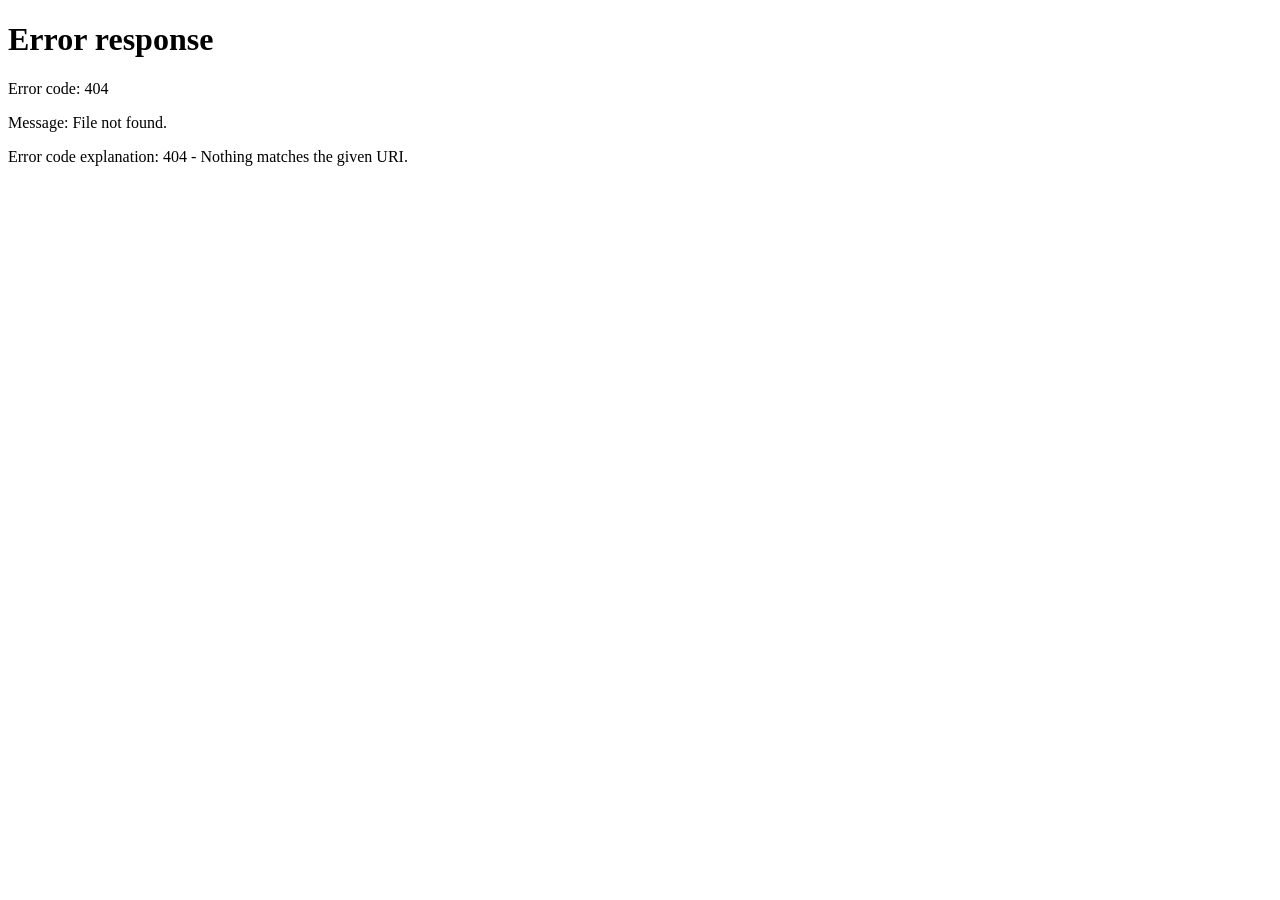
==== commit edc4bdeb: "feat(auth): adjustable session lifetime, "Remember me", admin password confirmation The WebUI logged" ====
--- a/frontend/pages/admin.html
+++ b/frontend/pages/admin.html
@@ -133,8 +133,18 @@
                                 </div>
                                 <div class="form-group">
                                     <label for="config-session-lifetime">Session Lifetime (days)</label>
-                                    <input type="number" id="config-session-lifetime" name="session_lifetime_days" class="form-control" min="1" max="365">
-                                    <small>How long user sessions remain valid</small>
+                                    <input type="number" id="config-session-lifetime" name="session_lifetime_days" class="form-control" min="1" max="365" placeholder="5">
+                                    <small>How long a session lasts for admins, and for users who don't tick "Remember me". An open page keeps its session alive. Applies to new logins and refreshes.</small>
+                                </div>
+                                <div class="form-group">
+                                    <label for="config-session-remember-me-days">"Remember Me" Session Lifetime (days)</label>
+                                    <input type="number" id="config-session-remember-me-days" name="session_remember_me_days" class="form-control" min="1" max="365" placeholder="30">
+                                    <small>Users who tick "Remember me" stay signed in after closing the browser, for this long. Never applies to admins.</small>
+                                </div>
+                                <div class="form-group">
+                                    <label for="config-admin-reauth-minutes">Admin Password Confirmation (minutes)</label>
+                                    <input type="number" id="config-admin-reauth-minutes" name="admin_reauth_minutes" class="form-control" min="1" max="1440" placeholder="15">
+                                    <small>Changing users, workers, configuration, Samba paths or logging asks the admin for their password again once this long has passed since they last typed it.</small>
                                 </div>
                             </div>
 
@@ -386,7 +396,7 @@
                                 </div>
                                 <div class="form-group">
                                     <label for="config-pim-pull-event-type">PULL eventType</label>
-                                    <input type="text" id="config-pim-pull-event-type" name="pim_pull_event_type" class="form-control" placeholder="updated">
+                                    <input type="text" id="config-pim-pull-event-type" name="pim_pull_event_type" class="form-control" placeholder="deleted">
                                 </div>
 
                                 <div class="form-group">
--- a/frontend/css/style.css
+++ b/frontend/css/style.css
@@ -794,8 +794,14 @@
     display: flex;
     align-items: center;
     justify-content: space-between;
-    gap: var(--spacing-md);
+    flex-wrap: wrap;
+    gap: var(--spacing-xs) var(--spacing-md);
     margin-bottom: var(--spacing-md);
+}
+
+.login-options small {
+    color: var(--text-muted);
+    font-size: var(--text-sm);
 }
 
 .login-footer {
@@ -1887,7 +1893,8 @@
 /* Inline alerts. Hardcoded light-mode hex values used to stay light in dark
    mode; these follow the theme and carry an icon slot. */
 .error-message,
-.success-message {
+.success-message,
+.info-message {
     display: flex;
     align-items: flex-start;
     gap: var(--spacing-sm);
@@ -1911,8 +1918,15 @@
     border-color: color-mix(in srgb, var(--success-color) 35%, transparent);
 }
 
+.info-message {
+    background-color: var(--info-soft);
+    color: var(--info-color);
+    border-color: color-mix(in srgb, var(--info-color) 35%, transparent);
+}
+
 .error-message::before,
-.success-message::before {
+.success-message::before,
+.info-message::before {
     flex: none;
     font-weight: 700;
     line-height: 1.5;
@@ -1920,6 +1934,7 @@
 
 .error-message::before { content: "!"; }
 .success-message::before { content: "\2713"; }
+.info-message::before { content: "i"; }
 
 body[data-theme="dark"] .error-message { color: #fca5a5; }
 body[data-theme="dark"] .success-message { color: #6ee7b7; }
